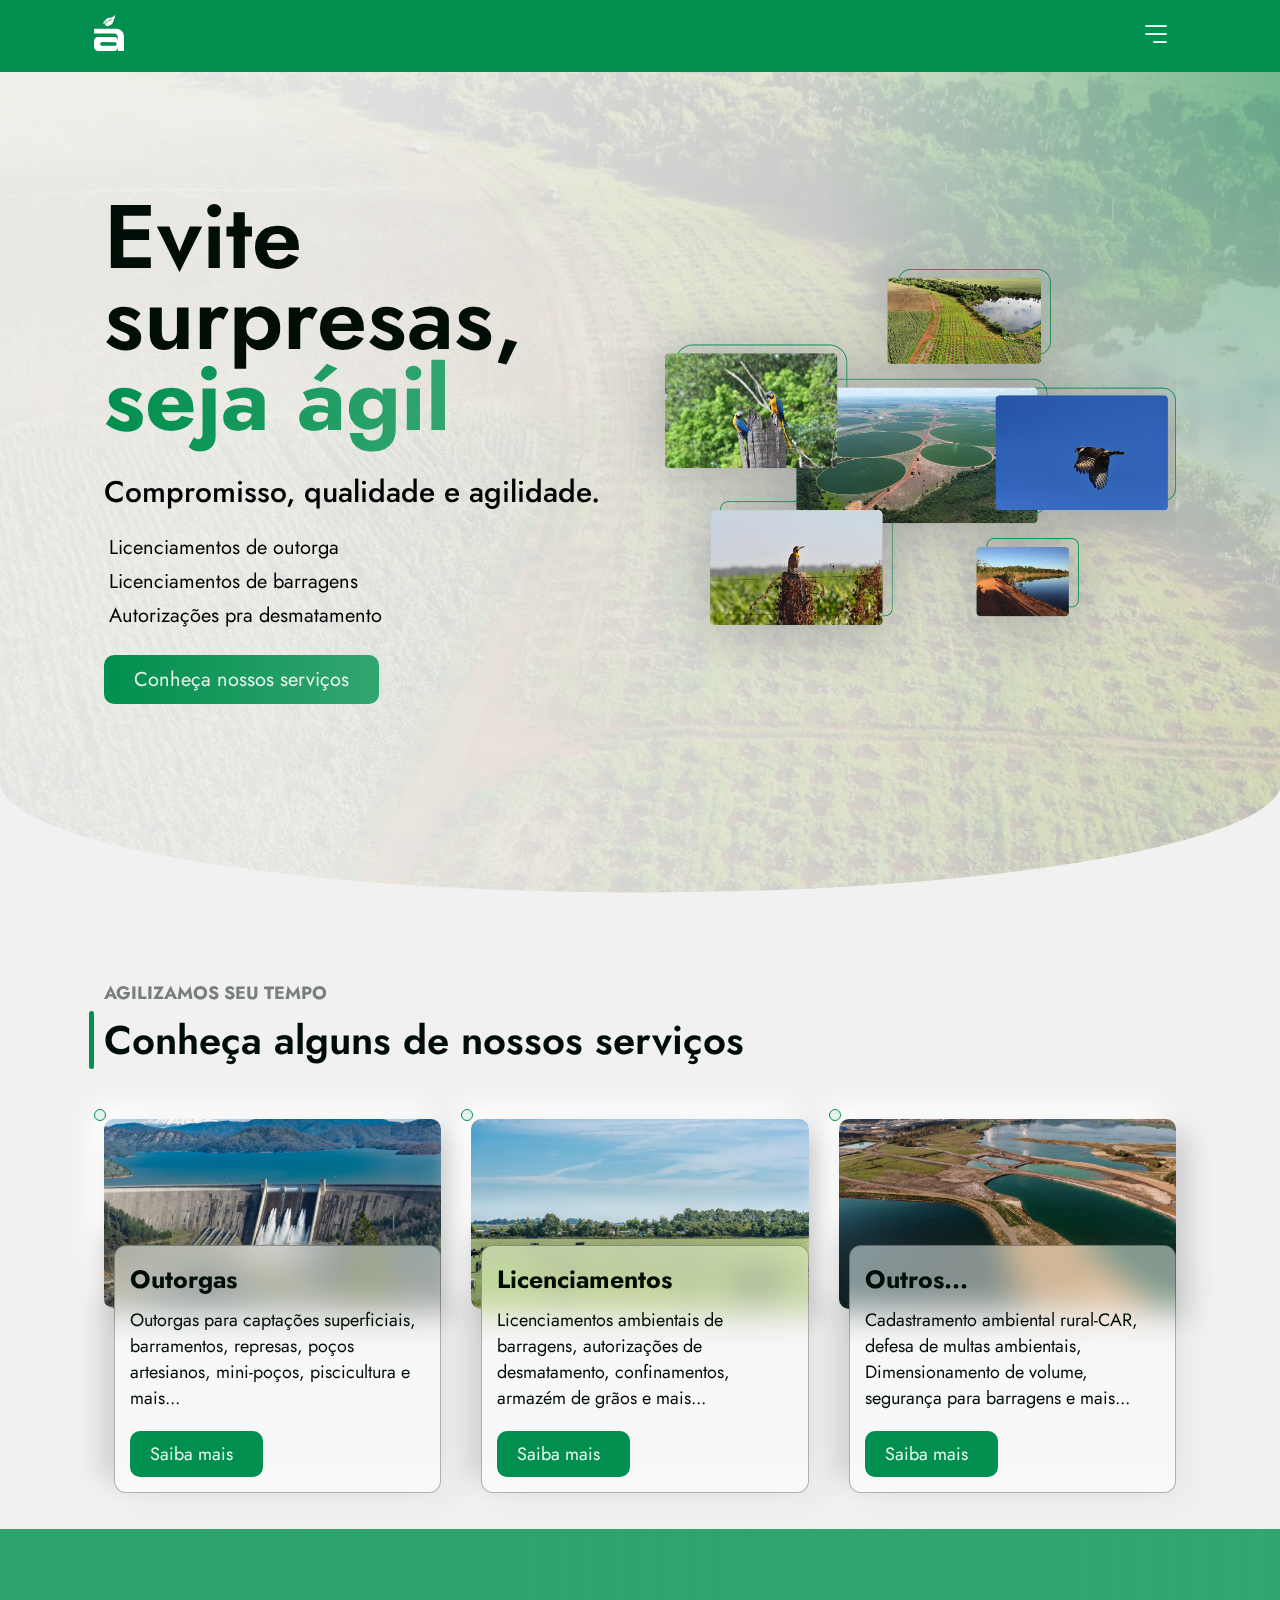
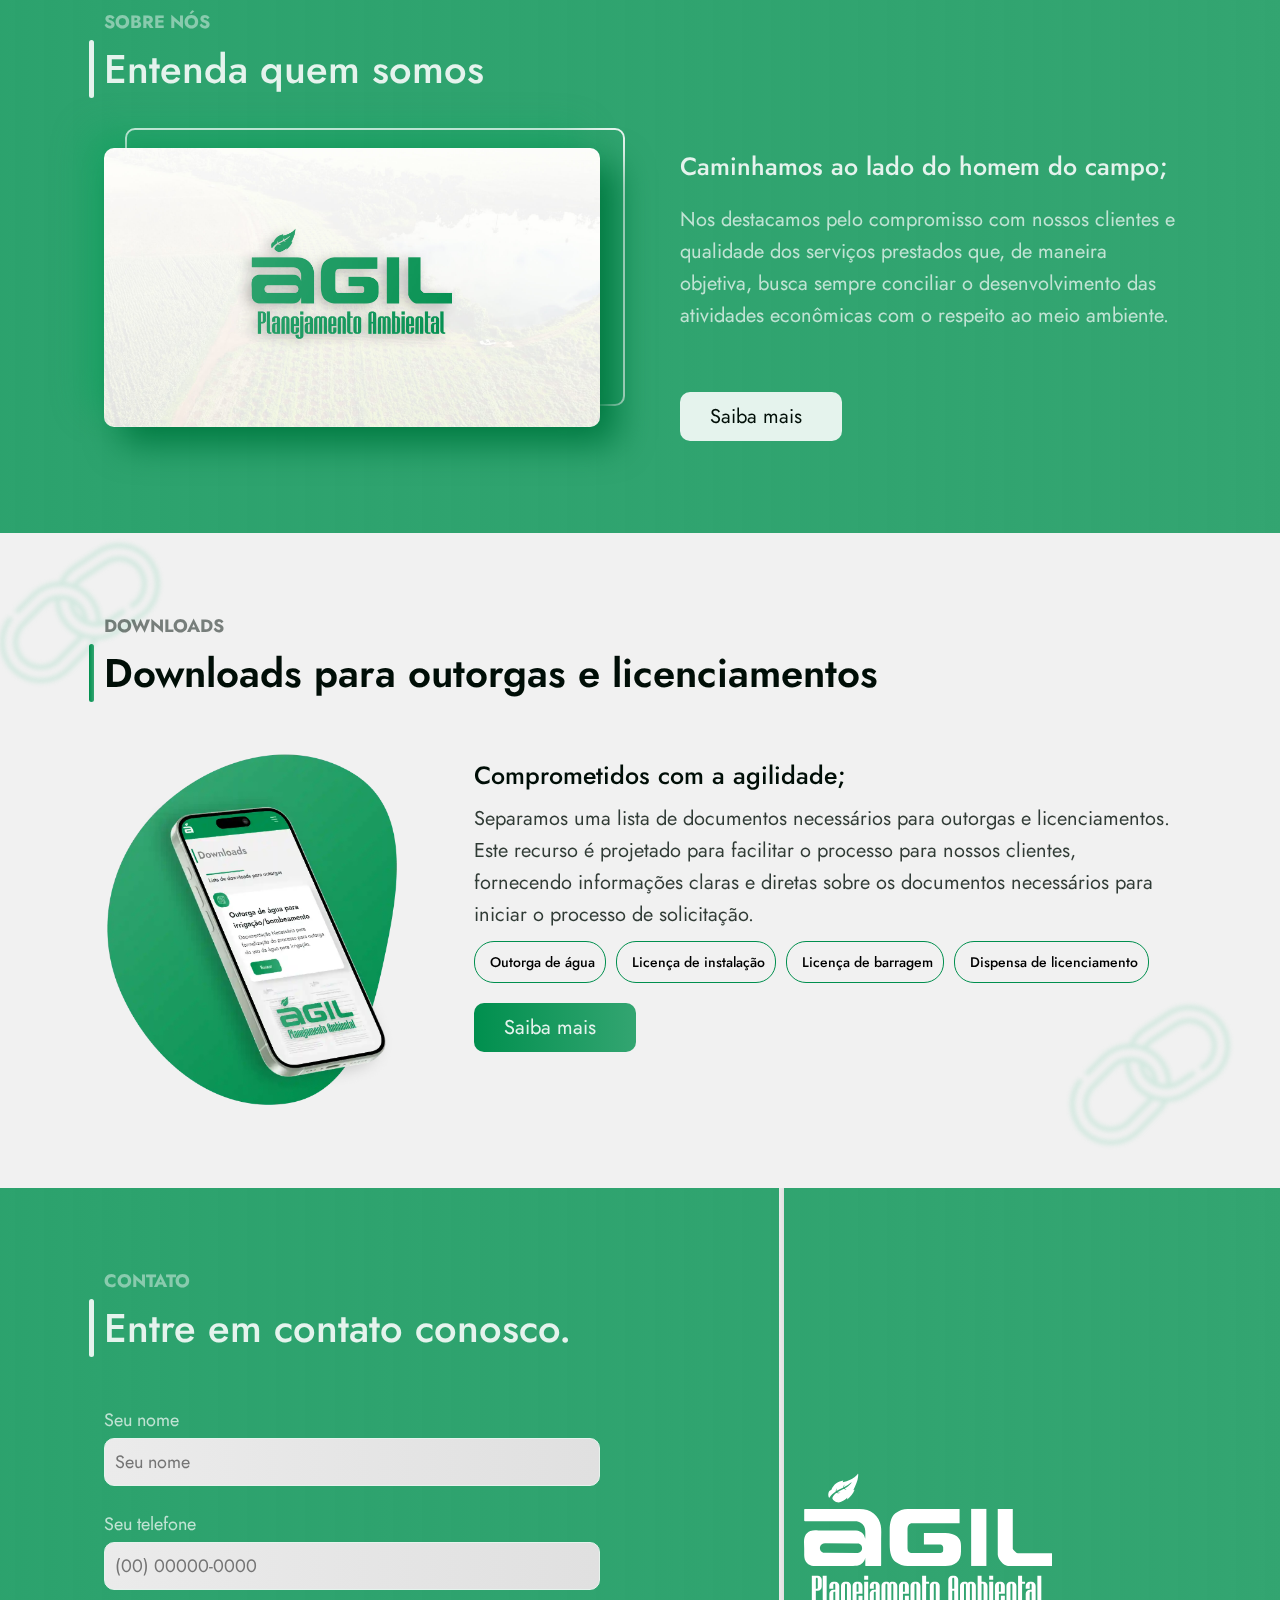
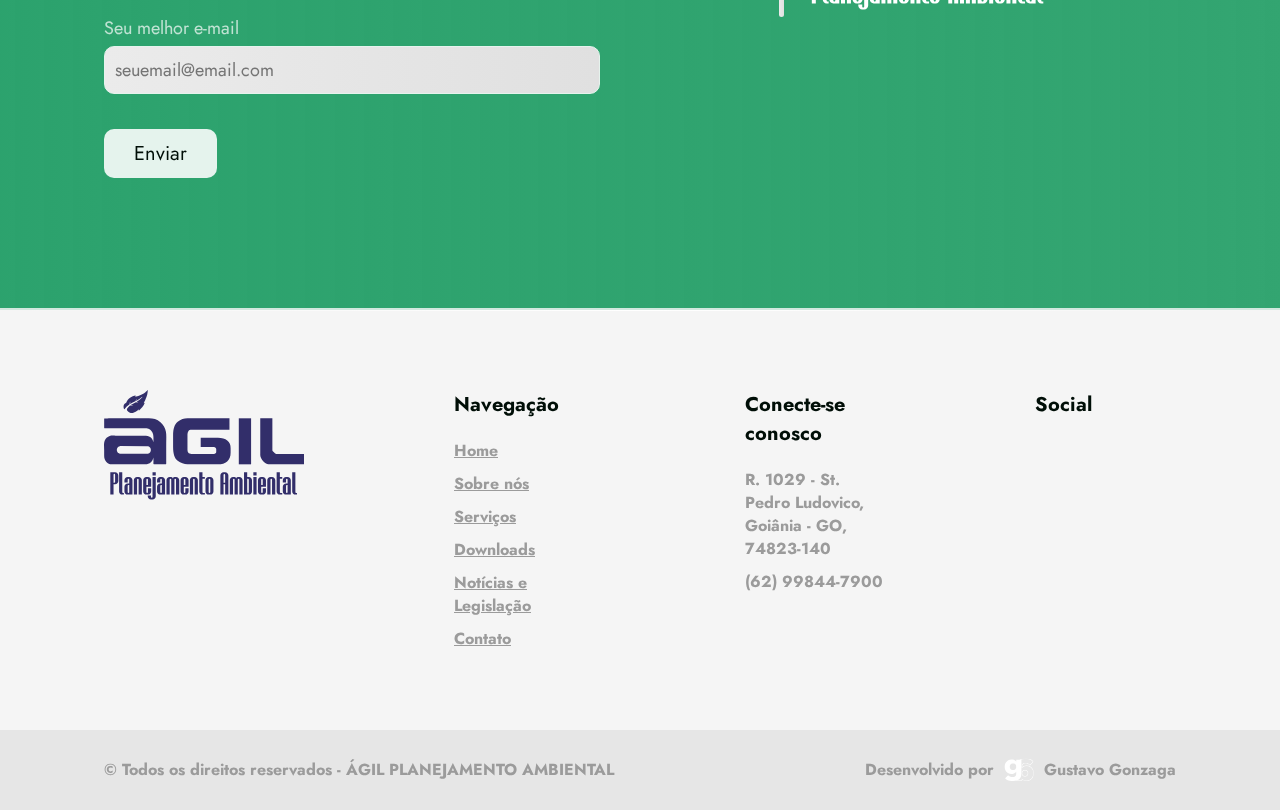
==== index.html @ 84a99b20 "update" ====
<!DOCTYPE html>
<html lang="pt-br">
<head>
    <link rel="preconnect" href="https://fonts.googleapis.com">
    <link rel="preconnect" href="https://fonts.gstatic.com" crossorigin>
    <link href="https://fonts.googleapis.com/css2?family=Bricolage+Grotesque:opsz,wght@12..96,200..800&family=Jost:ital,wght@0,100..900;1,100..900&family=Montserrat:ital,wght@0,100..900;1,100..900&display=swap" rel="stylesheet">

    <meta charset="UTF-8">
    <meta name="viewport" content="width=device-width, initial-scale=1.0">
    <title>Ágil Planejamento Ambiental</title>
    <link rel="stylesheet" href="./css/index.css">
    <link rel="stylesheet" href="https://cdn.jsdelivr.net/npm/swiper@11/swiper-bundle.min.css"/>
    <link rel="shortcut icon" href="./assets/Logo Ágil Small Verde.svg" type="image/x-icon">
</head>
<body>
    
    <nav id="navigation" class="">

        <div class="wrapper">

            <a class="logo" href="#home">
                <img src="./assets/Logo Ágil Small Branco.svg" alt="">
            </a>
            
            <div class="menu">
                <ul>
                    <li><a onclick="closeMenu()" href="#home">Home</a></li>
                    <li><a onclick="closeMenu()" href="#sobre">Sobre nós</a></li>
                    <li><a onclick="closeMenu()" href="#services">Serviços</a></li>
                    <li><a onclick="closeMenu()" href="#downloads-section">Downloads</a></li>
                    <li><a onclick="closeMenu()" href="">Notícias e Legislação</a></li>
                    <li><a onclick="closeMenu()" href="#contato">Contato</a></li>
                    
                </ul>

                <a href="#home"><img class="logo" onclick="closeMenu()" src="./assets/Logo Ágil Large Branco.svg" alt=""></a>
             </div>

            <button 
            aria-expanded="false"
            aria-label="Abrir menu"
            onclick="openMenu()" 
            class="open-menu">
                <svg width="40" height="40" viewBox="0 0 40 40" fill="none" xmlns="http://www.w3.org/2000/svg">
                <path d="M10 20H30" stroke="#FFFAF1" stroke-width="2" stroke-linecap="round" stroke-linejoin="round"/>
                <path d="M10 12H30" stroke="#FFFAF1" stroke-width="2" stroke-linecap="round" stroke-linejoin="round"/>
                <path d="M18 28L30 28" stroke="#FFFAF1" stroke-width="2" stroke-linecap="round" stroke-linejoin="round"/>
                </svg> 
            </button>
            <button
            aria-expanded="true"
            aria-label="Fechar menu"
            onclick="closeMenu()" 
            class="close-menu">
                <svg width="40" height="40" viewBox="0 0 40 40" fill="none" xmlns="http://www.w3.org/2000/svg">
                    <path d="M30 10L10 30M10 10L30 30" stroke="#FFFAF1" stroke-width="2" stroke-linecap="round" stroke-linejoin="round"/>
                    </svg>                        
            </button>

        </div>
           
    </nav>

    <header id="home">
        <div class="blush"></div>

        <div class="wrapper">
            <div class="content">
                <div class="text">
                    <h1>Evite surpresas, <span>seja ágil</span></h1>
                    <h2>Compromisso, qualidade e agilidade.</h2>

                    <div class="topics">
                        <div class="topic">
                            <ion-icon name="checkmark-outline"></ion-icon>
                            <p>Licenciamentos de outorga</p>
                        </div>

                        <div class="topic">
                            <ion-icon name="checkmark-outline"></ion-icon>
                            <p>Licenciamentos de barragens</p>
                        </div>

                        <div class="topic">
                            <ion-icon name="checkmark-outline"></ion-icon>
                            <p>Autorizações pra desmatamento</p>
                        </div>
                    </div>

                    <a href="#home"><button>Conheça nossos serviços</button></a>
                </div>
                <div class="image">
                    <img src="./assets/images agil (1).webp" alt="">
                </div>
            </div>
        </div>

        <div class="custom-shape-divider-bottom-1713358216">
            <svg data-name="Layer 1" xmlns="http://www.w3.org/2000/svg" viewBox="0 0 1200 120" preserveAspectRatio="none">
                <path d="M600,112.77C268.63,112.77,0,65.52,0,7.23V120H1200V7.23C1200,65.52,931.37,112.77,600,112.77Z" class="shape-fill"></path>
            </svg>
        </div>
    </header>

    <section id="services">
       <div class="wrapper">
            <div class="content">
                <header>
                    <span>AGILIZAMOS SEU TEMPO</span>
                    <h2>Conheça alguns de nossos serviços</h2>
                </header>

                <div class="cards">
                    <div class="card">
                        <ion-icon class="check" name="checkmark-done-outline"></ion-icon>
                        <img src="./assets/outorgas.webp" alt="">
                        <div class="text">
                            <h3>Outorgas</h3>
                            <p>Outorgas para captações superficiais, barramentos, represas, poços artesianos, mini-poços, piscicultura e mais...</p>
                            <a href="./outorgas/index.html"><button>Saiba mais <ion-icon name="arrow-forward-outline"></ion-icon></button></a>
                       </div>
                    </div>

                    <div class="card">
                        <ion-icon class="check" name="checkmark-done-outline"></ion-icon>
                        <img src="./assets/licenciamentos.webp" alt="">
                        <div class="text">
                            <h3>Licenciamentos</h3>
                            <p>Licenciamentos ambientais de barragens, autorizações de desmatamento, confinamentos, armazém de grãos e mais...</p>
                            <a href="./licenciamentos/index.html"><button>Saiba mais <ion-icon name="arrow-forward-outline"></ion-icon></button></a>
                        </div>
                    </div>

                    <div class="card">
                        <ion-icon class="check" name="checkmark-done-outline"></ion-icon>
                        <img src="./assets/outros_1.webp" alt="">
                        <div class="text">
                            <h3>Outros...</h3>
                            <p>Cadastramento ambiental rural-CAR, defesa de multas ambientais, Dimensionamento de volume, segurança para barragens e mais... </p>
                            <a href="#"><button>Saiba mais <ion-icon name="arrow-forward-outline"></ion-icon></button></a>
                        </div>
                    </div>
                </div>
            </div>
       </div>
    </section>

    <section id="sobre">
        <video class="background" autoplay muted loop>
            <source src="./assets/video agil.mp4" type="video/mp4">
        </video>

        <div class="wrapper">
            <div class="content">
                <header>
                    <span>SOBRE NÓS</span>
                    <h2>Entenda quem somos</h2>
                </header>

                <div class="text-box">
                    <div class="video">
                        <video poster="./assets/poster video agil.jpg" autoplay muted loop>
                            <source src="./assets/video agil.mp4" type="video/mp4">
                        </video>
                    </div>

                    <div class="text">
                        <h3>Caminhamos ao lado do homem do campo;</h3>
                        <p>Nos destacamos pelo compromisso com nossos clientes e qualidade dos serviços prestados que, de maneira objetiva, busca sempre conciliar o desenvolvimento das atividades econômicas com o respeito ao meio ambiente.</p>
                        
                        <a href="#"><button>Saiba mais <ion-icon name="arrow-forward-outline"></ion-icon></button></a>
                    </div>
                </div>
            </div>
        </div>
    </section>

    <section id="downloads-section">
        <img class="corrente um" src="./assets/corrente icon.svg" alt="">
        <div class="wrapper">
            <header>
                <span>DOWNLOADS</span>
                <h2>Downloads para outorgas e licenciamentos</h2>
            </header>

            <div class="text-box">
                <div class="image">
                    <img src="./assets/iPhone 15 Agil Mockup.webp" alt="">
                </div>

                <div class="text">
                    <h3>Comprometidos com a agilidade;</h3>
                    <p>Separamos uma lista de documentos necessários para outorgas e licenciamentos. Este recurso é projetado para facilitar o processo para nossos clientes, fornecendo informações claras e diretas sobre os documentos necessários para iniciar o processo de solicitação.</p>
                    <div class="topics">
                        <span><ion-icon name="checkmark-outline"></ion-icon> Outorga de água</span> <span><ion-icon name="checkmark-outline"></ion-icon> Licença de instalação</span> <span><ion-icon name="checkmark-outline"></ion-icon> Licença de barragem</span> <span><ion-icon name="checkmark-outline"></ion-icon> Dispensa de licenciamento</span>
                    </div>
                    <a href="./downloads/index.html"><button>Saiba mais <ion-icon name="arrow-forward-outline"></ion-icon></button></a>
                </div>
            </div>
        </div>
        <img class="corrente dois" src="./assets/corrente icon.svg" alt="">
    </section>

    <section id="contato">
        <div class="wrapper">
            <div class="content">
                <header>
                    <span>CONTATO</span>
                    <h2>Entre em contato conosco.</h2>
                </header>
    
                <div class="contato">
                    <form class="form-element" action="https://formsubmit.co/iigust4vo@gmail.com" 
                    method="POST">
                    <input type="hidden" name="_captcha" value="false">
                    <input type="hidden" name="_autoresponse" value="Obrigado! Recebemos sua mensagem."/>
            
                    <label class="name" for="name">Seu nome</label>
                    <input placeholder="Seu nome" name="name" type="text" required 
                    class="feedback-input"/> 
                    
                    <label class="number" for="number">Seu telefone</label>
                    <input placeholder="(00) 00000-0000" name="number" type="text" required class="feedback-input"/>
            
                    <label class="email" for="email">Seu melhor e-mail</label>
                    <input placeholder="seuemail@email.com" name="email" type="email" required class="feedback-input"/>
            
                    <div class="input">                
                        <button class="contact-button" type="submit">Enviar</button>
                    </div>
                    </form>
    
                    <div class="image">
                        <img src="./assets/Logo Ágil Large Branco.svg" alt="">
                    </div>
                </div>
            </div>
        </div>
    </section>

    <footer id="footer">
        <div class="wrapper">
            <div class="content">
                <img class="logo" src="./assets/Logo Ágil Large.svg" alt="">

                <div class="navigation">
                    <h3>Navegação</h3>
                    <p><a href="#home">Home</a></p>
                    <p><a href="#services">Sobre nós</a></p>
                    <p><a href="#time">Serviços</a></p>
                    <p><a href="#downloads-section">Downloads</a></p>
                    <p><a href="#clientes">Notícias e Legislação</a></p>
                    <p><a href="#contato">Contato</a></p>
                </div>
    
                <div class="contato">
                    <h3>Conecte-se conosco</h3>
                    <p>R. 1029 - St. Pedro Ludovico, Goiânia - GO, 74823-140</p>
                    <p><a target="_blank" href="tel:+55-62-99844-7900">(62) 99844-7900</a></p>
                </div>
    
                <div class="redes-sociais">
                    <h3>Social</h3>
                    <div class="icons">
                        <a target="_blank" href="https://wa.link/ge6c2z"><ion-icon name="logo-whatsapp"></ion-icon></a>
                        <a target="_blank" href="https://www.instagram.com/lsbdigital/"><ion-icon name="logo-instagram"></ion-icon></a>
                    </div>
                </div>
            </div>
        </div>
    </footer>

    <section id="author">
        <div class="wrapper">
            <div class="content">
                <p>© Todos os direitos reservados - ÁGIL PLANEJAMENTO AMBIENTAL</p>

                <a target="_blank" href="https://instagram.com/gonzxgx">
                    <p class="author">
                        Desenvolvido por
                        <img src="./assets/GustavoGonzaga Logo Small.svg" alt="">
                        Gustavo Gonzaga
                    </p>
                </a>
            </div>
        </div>
    </section>

    <a id="buttonWhatsapp" class="show" target="_blank" href="">

        <img src="./assets/whatsapp logo.webp" alt="">

    </a>

    <script type="module" src="https://unpkg.com/ionicons@7.1.0/dist/ionicons/ionicons.esm.js"></script>
    <script nomodule src="https://unpkg.com/ionicons@7.1.0/dist/ionicons/ionicons.js"></script>
    <script src="./script.js"></script>
</body>
</html>
---- css/index.css ----
@import './globaL.css';
@import './navigation.css';
@import './home.css';
@import './sectionServices.css';
@import './sectionSobre.css';
@import './sectionDownloads.css';
@import './sectionContato.css';
@import './footer.css';
@import './authorFooter.css';

@import './outorgas.css';
@import './licenciamentos.css';
@import './downloads.css';
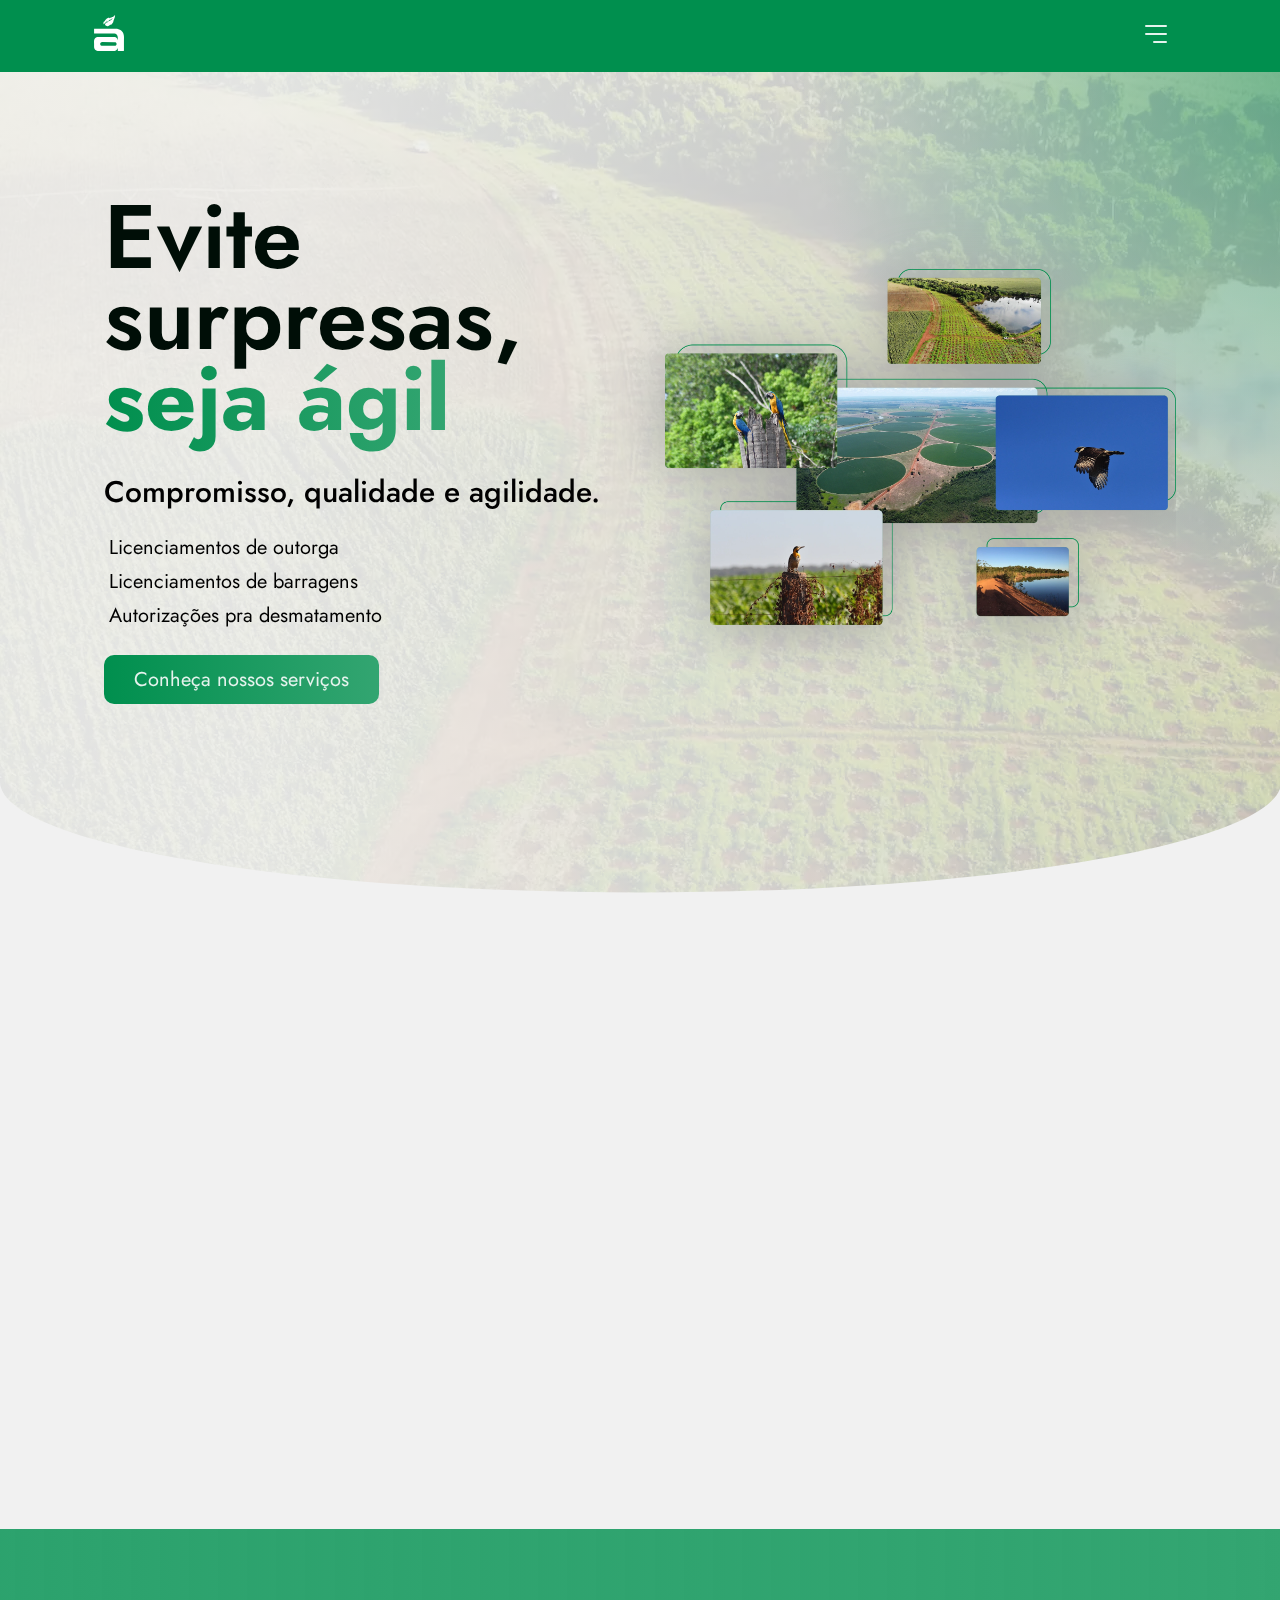
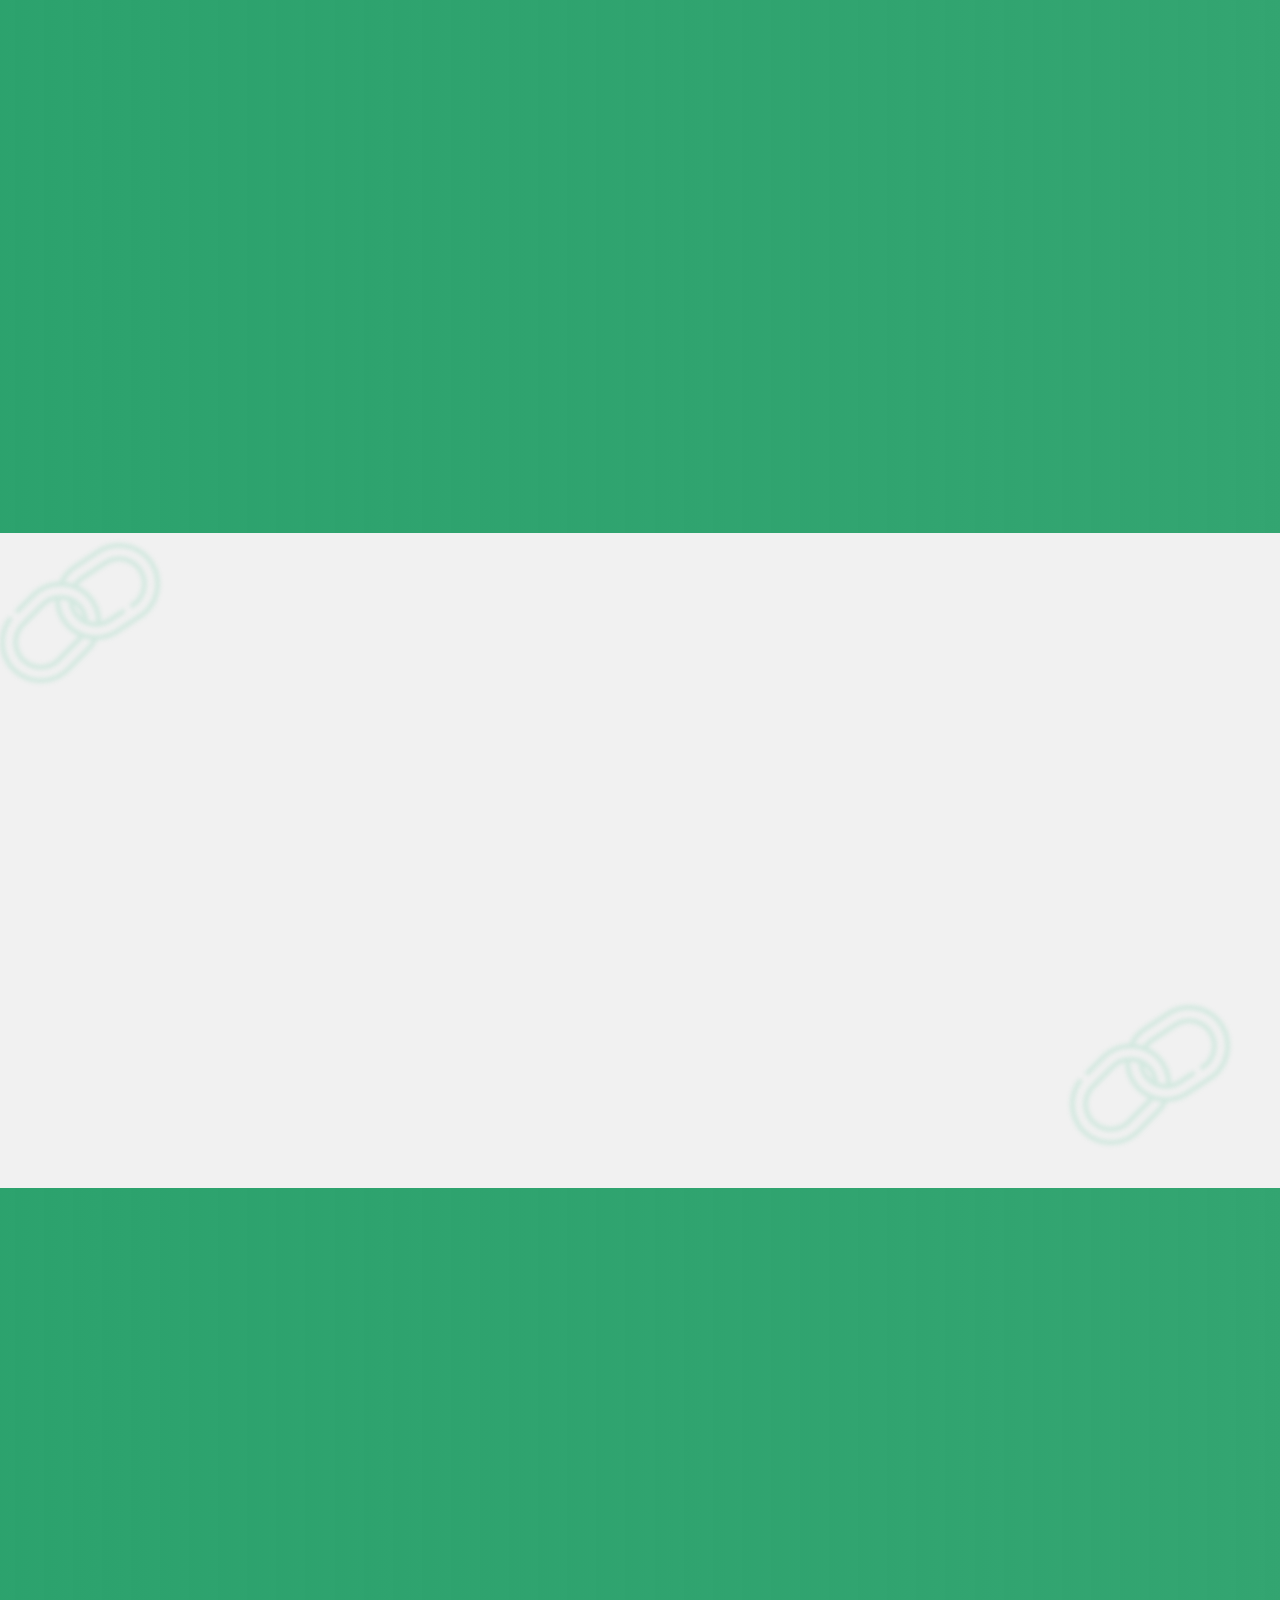
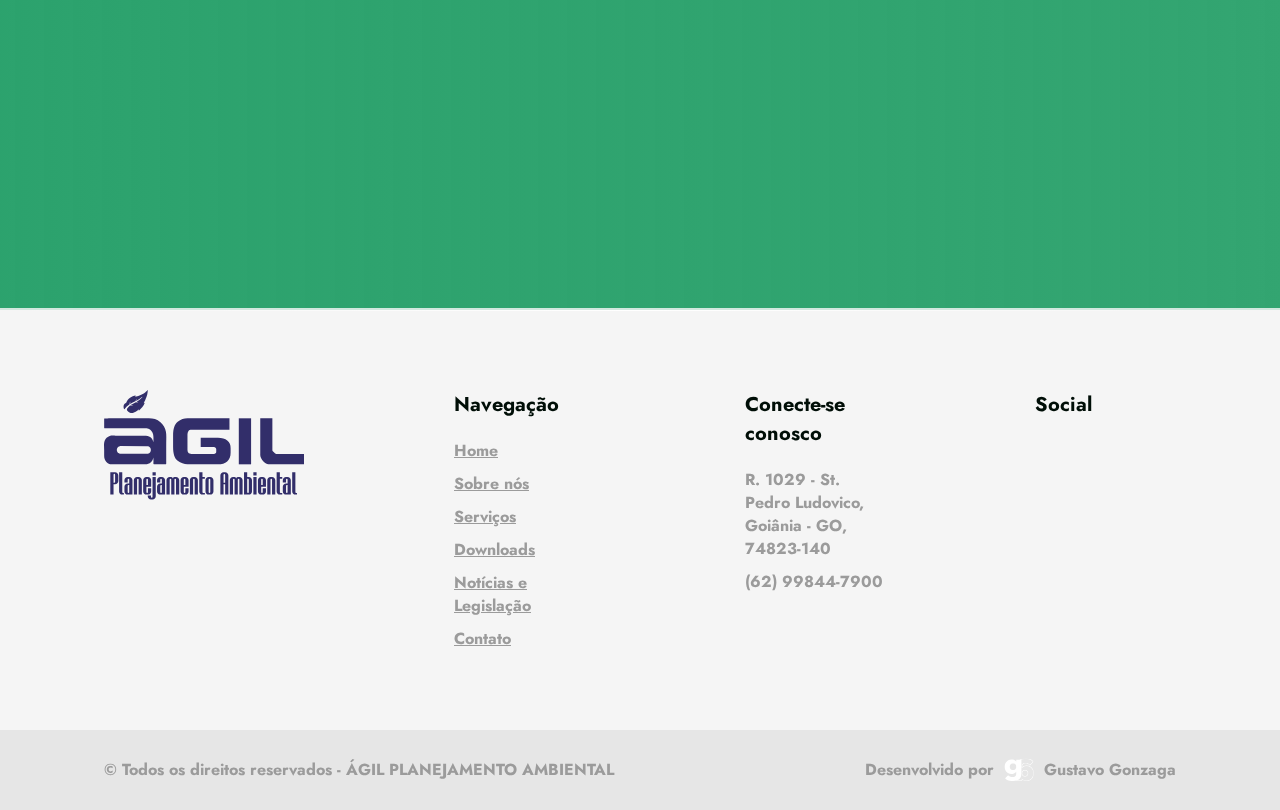
==== commit 45b09b24: "update" ====
--- a/index.html
+++ b/index.html
@@ -4,6 +4,8 @@
     <link rel="preconnect" href="https://fonts.googleapis.com">
     <link rel="preconnect" href="https://fonts.gstatic.com" crossorigin>
     <link href="https://fonts.googleapis.com/css2?family=Bricolage+Grotesque:opsz,wght@12..96,200..800&family=Jost:ital,wght@0,100..900;1,100..900&family=Montserrat:ital,wght@0,100..900;1,100..900&display=swap" rel="stylesheet">
+
+    <link href="https://unpkg.com/aos@2.3.1/dist/aos.css" rel="stylesheet">
 
     <meta charset="UTF-8">
     <meta name="viewport" content="width=device-width, initial-scale=1.0">
@@ -67,10 +69,10 @@
         <div class="wrapper">
             <div class="content">
                 <div class="text">
-                    <h1>Evite surpresas, <span>seja ágil</span></h1>
-                    <h2>Compromisso, qualidade e agilidade.</h2>
-
-                    <div class="topics">
+                    <h1 data-aos="fade-up">Evite surpresas, <span>seja ágil</span></h1>
+                    <h2 data-aos="fade-up">Compromisso, qualidade e agilidade.</h2>
+
+                    <div data-aos="fade-up" class="topics">
                         <div class="topic">
                             <ion-icon name="checkmark-outline"></ion-icon>
                             <p>Licenciamentos de outorga</p>
@@ -86,10 +88,12 @@
                             <p>Autorizações pra desmatamento</p>
                         </div>
                     </div>
-
-                    <a href="#home"><button>Conheça nossos serviços</button></a>
-                </div>
-                <div class="image">
+ 
+                    <div data-aos="fade-up" class="button">
+                        <a href="#home"><button>Conheça nossos serviços</button></a>
+                    </div>
+                </div>
+                <div data-aos="fade-up" class="image">
                     <img src="./assets/images agil (1).webp" alt="">
                 </div>
             </div>
@@ -105,13 +109,13 @@
     <section id="services">
        <div class="wrapper">
             <div class="content">
-                <header>
+                <header data-aos="fade-up">
                     <span>AGILIZAMOS SEU TEMPO</span>
                     <h2>Conheça alguns de nossos serviços</h2>
                 </header>
 
                 <div class="cards">
-                    <div class="card">
+                    <div data-aos="fade-up" class="card">
                         <ion-icon class="check" name="checkmark-done-outline"></ion-icon>
                         <img src="./assets/outorgas.webp" alt="">
                         <div class="text">
@@ -121,7 +125,7 @@
                        </div>
                     </div>
 
-                    <div class="card">
+                    <div data-aos="fade-up" data-aos-delay="200" class="card">
                         <ion-icon class="check" name="checkmark-done-outline"></ion-icon>
                         <img src="./assets/licenciamentos.webp" alt="">
                         <div class="text">
@@ -131,7 +135,7 @@
                         </div>
                     </div>
 
-                    <div class="card">
+                    <div data-aos="fade-up" data-aos-delay="400" class="card">
                         <ion-icon class="check" name="checkmark-done-outline"></ion-icon>
                         <img src="./assets/outros_1.webp" alt="">
                         <div class="text">
@@ -152,19 +156,19 @@
 
         <div class="wrapper">
             <div class="content">
-                <header>
+                <header data-aos="fade-up">
                     <span>SOBRE NÓS</span>
                     <h2>Entenda quem somos</h2>
                 </header>
 
                 <div class="text-box">
-                    <div class="video">
+                    <div data-aos="fade-up" class="video">
                         <video poster="./assets/poster video agil.jpg" autoplay muted loop>
                             <source src="./assets/video agil.mp4" type="video/mp4">
                         </video>
                     </div>
 
-                    <div class="text">
+                    <div data-aos="fade-up" data-aos-delay="200" class="text">
                         <h3>Caminhamos ao lado do homem do campo;</h3>
                         <p>Nos destacamos pelo compromisso com nossos clientes e qualidade dos serviços prestados que, de maneira objetiva, busca sempre conciliar o desenvolvimento das atividades econômicas com o respeito ao meio ambiente.</p>
                         
@@ -178,21 +182,24 @@
     <section id="downloads-section">
         <img class="corrente um" src="./assets/corrente icon.svg" alt="">
         <div class="wrapper">
-            <header>
+            <header data-aos="fade-up">
                 <span>DOWNLOADS</span>
                 <h2>Downloads para outorgas e licenciamentos</h2>
             </header>
 
             <div class="text-box">
-                <div class="image">
+                <div data-aos="fade-up" class="image">
                     <img src="./assets/iPhone 15 Agil Mockup.webp" alt="">
                 </div>
 
-                <div class="text">
+                <div data-aos="fade-up" data-aos-delay="200" class="text">
                     <h3>Comprometidos com a agilidade;</h3>
                     <p>Separamos uma lista de documentos necessários para outorgas e licenciamentos. Este recurso é projetado para facilitar o processo para nossos clientes, fornecendo informações claras e diretas sobre os documentos necessários para iniciar o processo de solicitação.</p>
                     <div class="topics">
-                        <span><ion-icon name="checkmark-outline"></ion-icon> Outorga de água</span> <span><ion-icon name="checkmark-outline"></ion-icon> Licença de instalação</span> <span><ion-icon name="checkmark-outline"></ion-icon> Licença de barragem</span> <span><ion-icon name="checkmark-outline"></ion-icon> Dispensa de licenciamento</span>
+                        <span data-aos="fade-up-left"><ion-icon name="checkmark-outline"></ion-icon> Outorga de água</span> 
+                        <span data-aos="fade-up-left"><ion-icon name="checkmark-outline"></ion-icon> Licença de instalação</span>
+                        <span data-aos="fade-up-left"><ion-icon name="checkmark-outline"></ion-icon> Licença de barragem</span>
+                        <span data-aos="fade-up-left"><ion-icon name="checkmark-outline"></ion-icon> Dispensa de licenciamento</span>
                     </div>
                     <a href="./downloads/index.html"><button>Saiba mais <ion-icon name="arrow-forward-outline"></ion-icon></button></a>
                 </div>
@@ -204,12 +211,12 @@
     <section id="contato">
         <div class="wrapper">
             <div class="content">
-                <header>
+                <header data-aos="fade-up">
                     <span>CONTATO</span>
                     <h2>Entre em contato conosco.</h2>
                 </header>
     
-                <div class="contato">
+                <div data-aos="fade-up" class="contato">
                     <form class="form-element" action="https://formsubmit.co/iigust4vo@gmail.com" 
                     method="POST">
                     <input type="hidden" name="_captcha" value="false">
@@ -230,7 +237,7 @@
                     </div>
                     </form>
     
-                    <div class="image">
+                    <div data-aos="fade-up" data-aos-delay="200" class="image">
                         <img src="./assets/Logo Ágil Large Branco.svg" alt="">
                     </div>
                 </div>
@@ -292,6 +299,7 @@
 
     </a>
 
+    <script src="https://unpkg.com/aos@2.3.1/dist/aos.js"></script>
     <script type="module" src="https://unpkg.com/ionicons@7.1.0/dist/ionicons/ionicons.esm.js"></script>
     <script nomodule src="https://unpkg.com/ionicons@7.1.0/dist/ionicons/ionicons.js"></script>
     <script src="./script.js"></script>
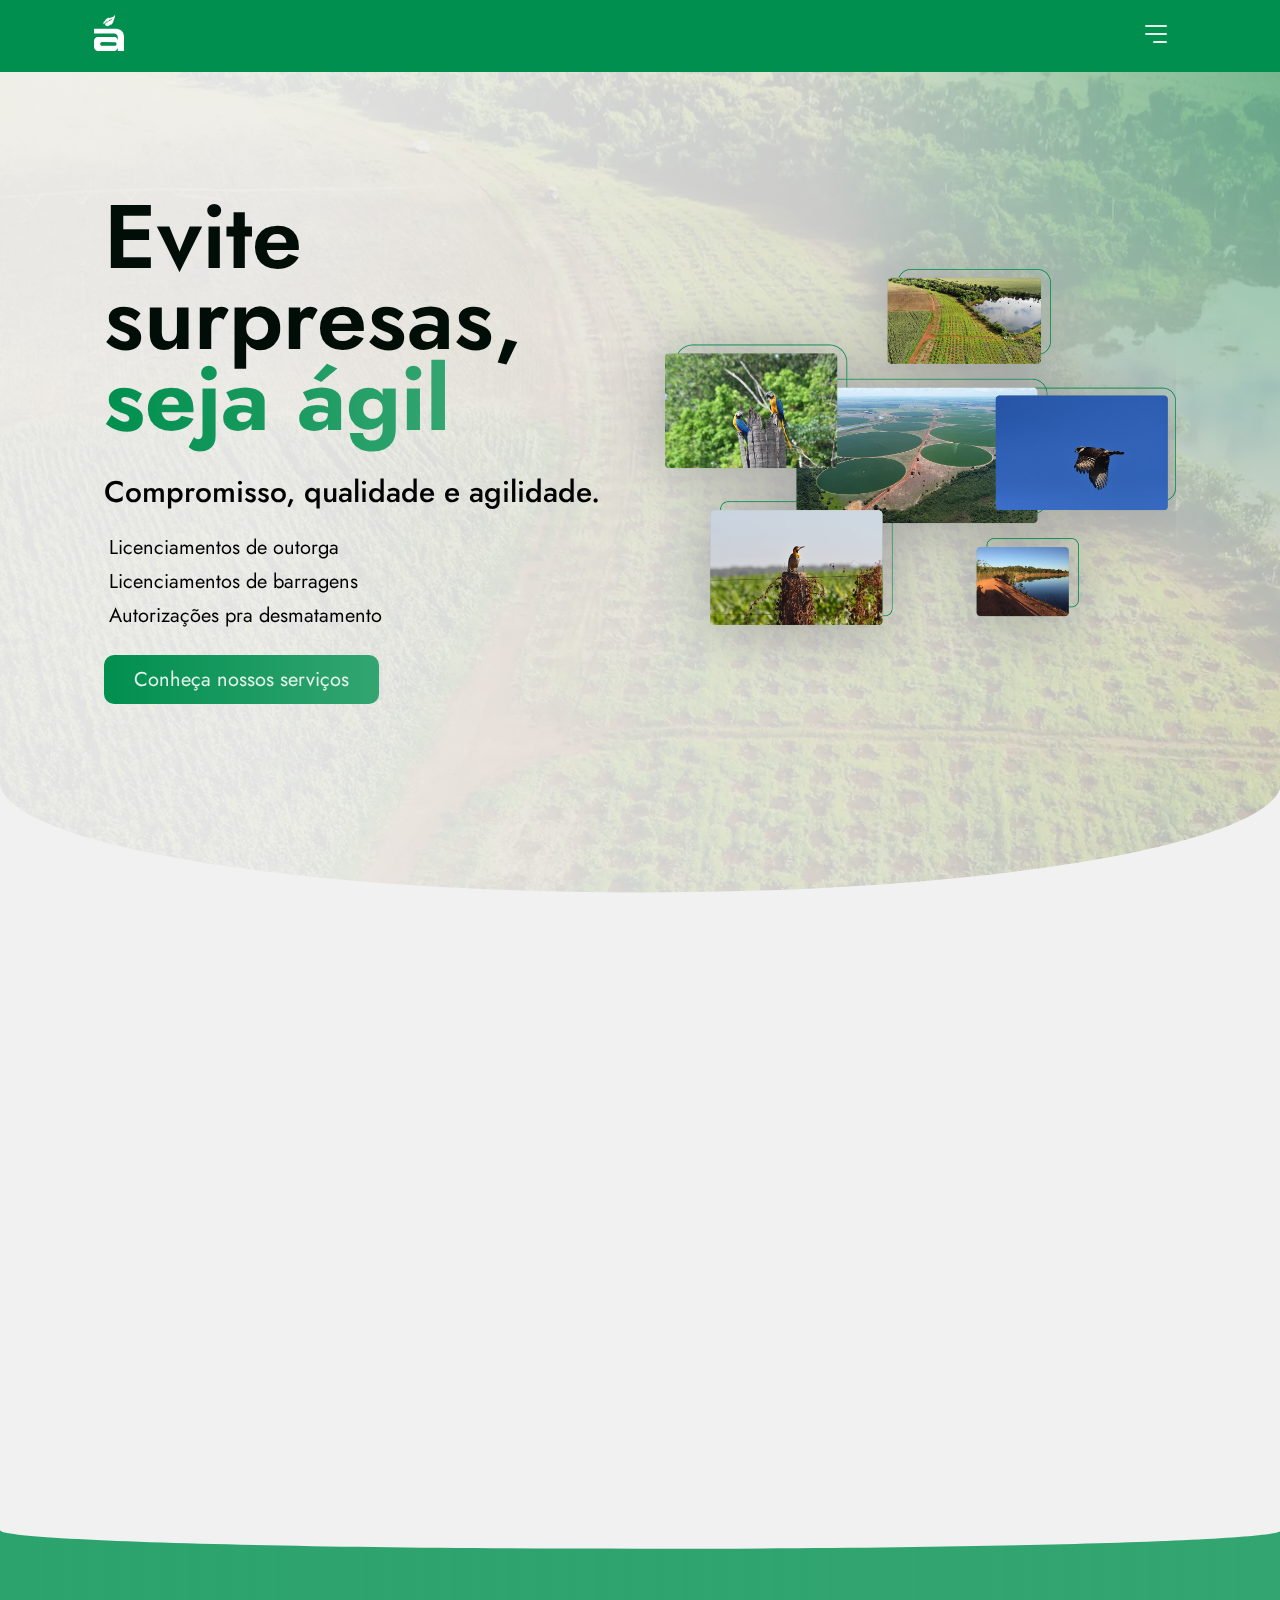
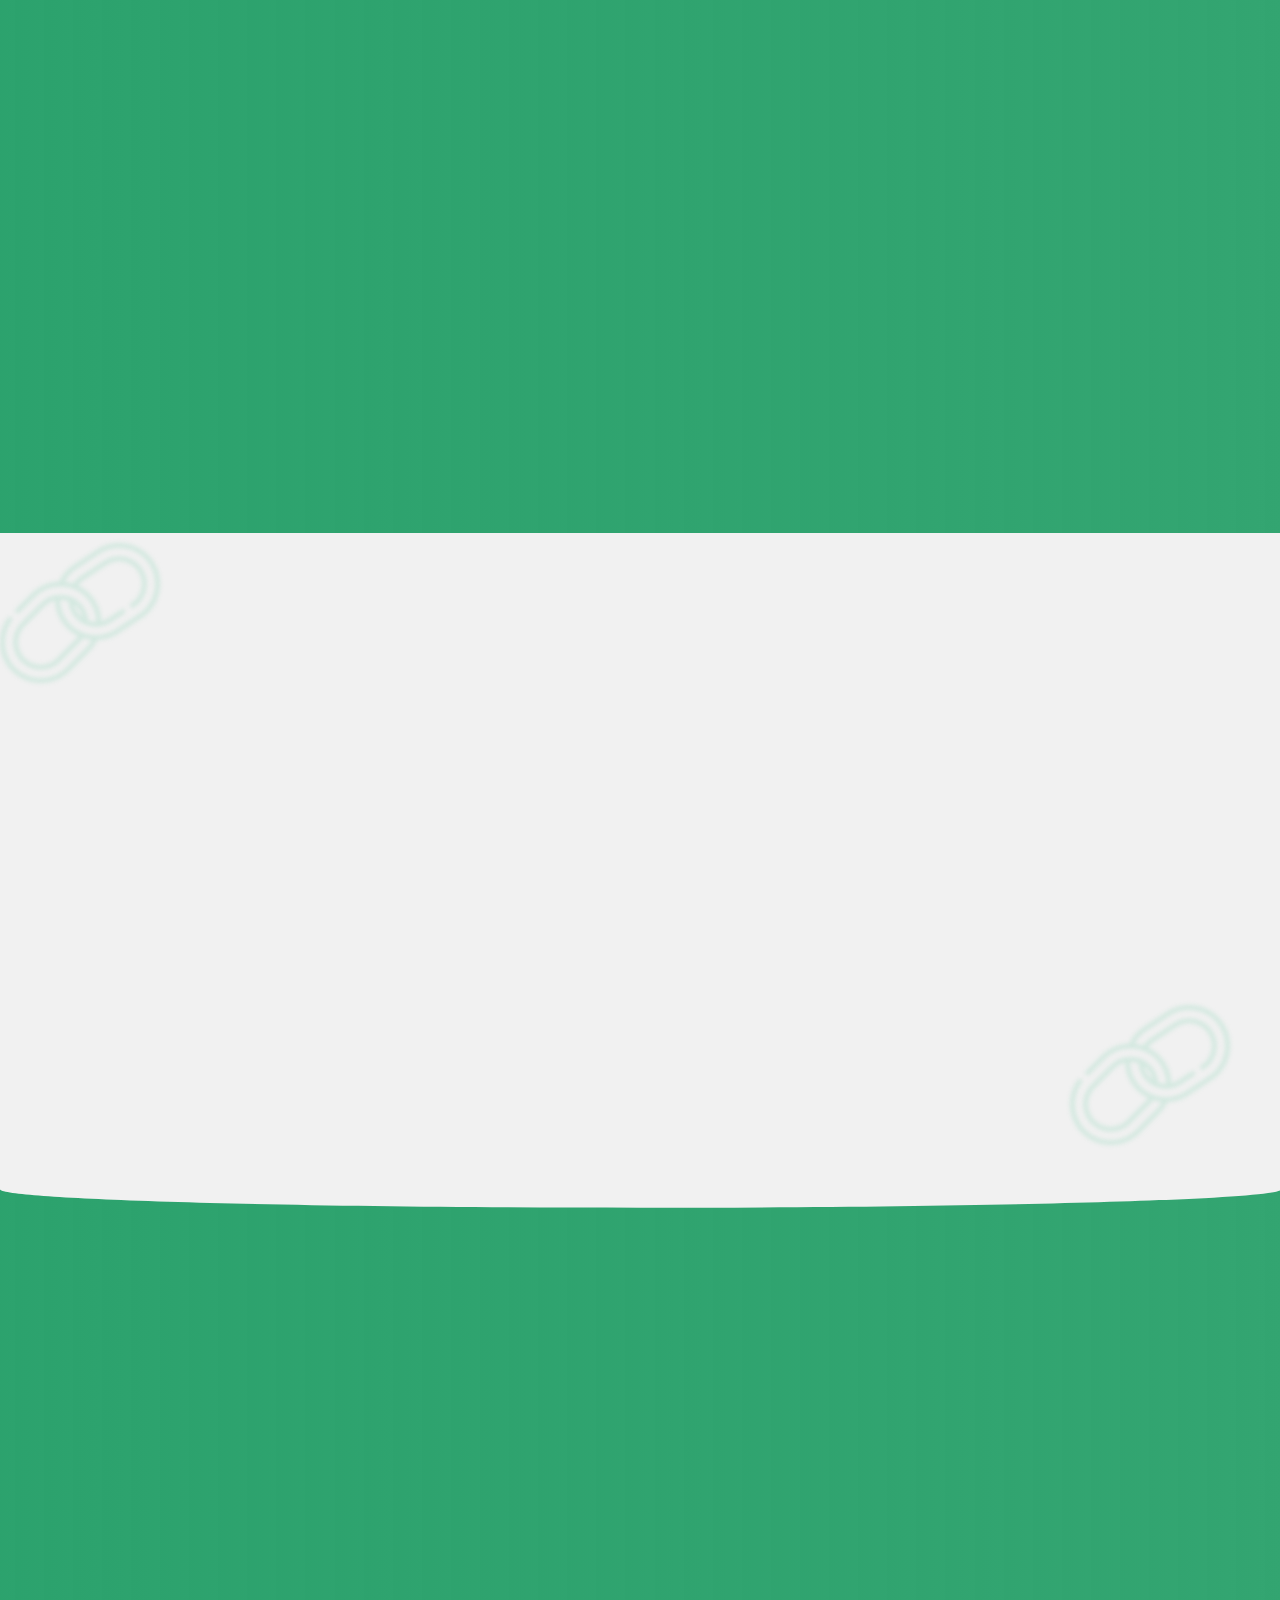
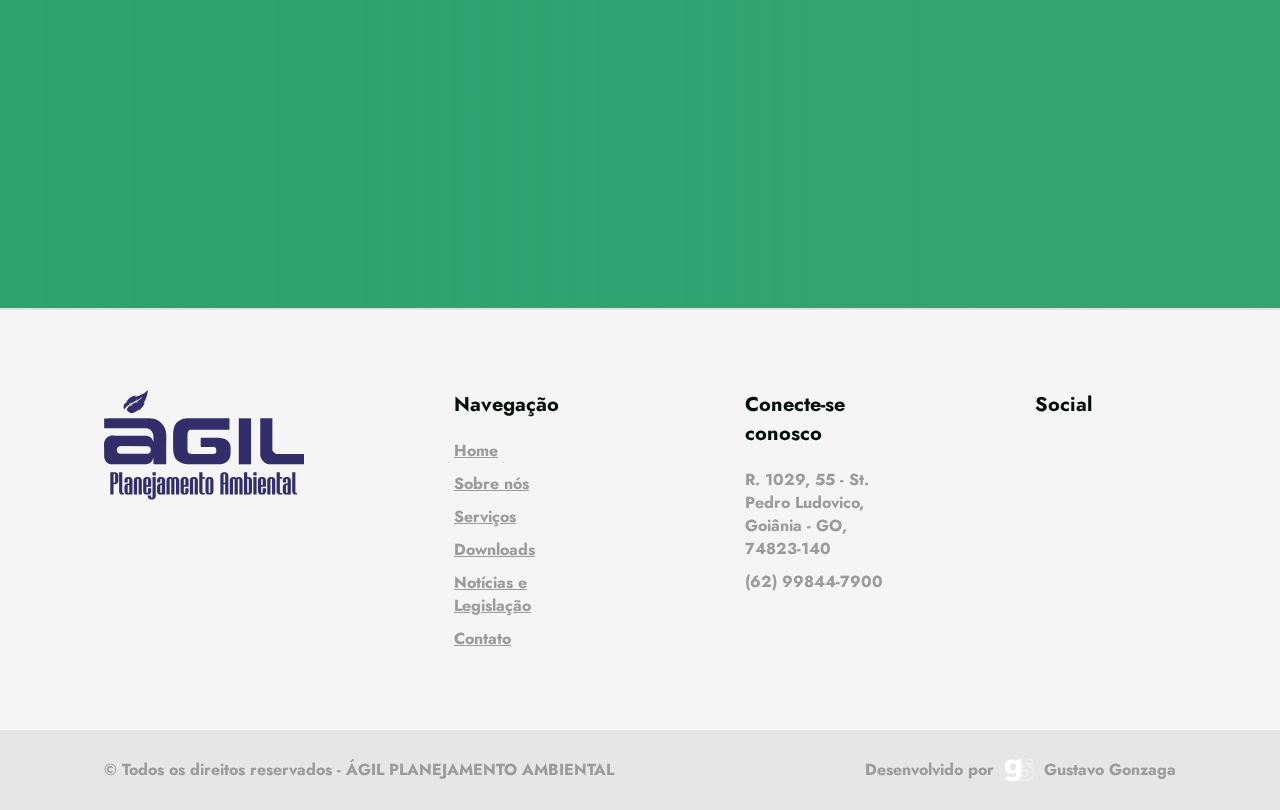
==== commit 6e28ef6e: "update" ====
--- a/index.html
+++ b/index.html
@@ -141,7 +141,7 @@
                         <div class="text">
                             <h3>Outros...</h3>
                             <p>Cadastramento ambiental rural-CAR, defesa de multas ambientais, Dimensionamento de volume, segurança para barragens e mais... </p>
-                            <a href="#"><button>Saiba mais <ion-icon name="arrow-forward-outline"></ion-icon></button></a>
+                            <a href="./outros/index.html"><button>Saiba mais <ion-icon name="arrow-forward-outline"></ion-icon></button></a>
                         </div>
                     </div>
                 </div>
@@ -172,10 +172,16 @@
                         <h3>Caminhamos ao lado do homem do campo;</h3>
                         <p>Nos destacamos pelo compromisso com nossos clientes e qualidade dos serviços prestados que, de maneira objetiva, busca sempre conciliar o desenvolvimento das atividades econômicas com o respeito ao meio ambiente.</p>
                         
-                        <a href="#"><button>Saiba mais <ion-icon name="arrow-forward-outline"></ion-icon></button></a>
-                    </div>
-                </div>
-            </div>
+                        <a target="_blank" href="https://www.instagram.com/agilplanejamentos/"><button>Saiba mais <ion-icon name="arrow-forward-outline"></ion-icon></button></a>
+                    </div>
+                </div>
+            </div>
+        </div>
+
+        <div class="custom-shape-divider-top-1713453881">
+            <svg data-name="Layer 1" xmlns="http://www.w3.org/2000/svg" viewBox="0 0 1200 120" preserveAspectRatio="none">
+                <path d="M0,0V7.23C0,65.52,268.63,112.77,600,112.77S1200,65.52,1200,7.23V0Z" class="shape-fill"></path>
+            </svg>
         </div>
     </section>
 
@@ -219,6 +225,7 @@
                 <div data-aos="fade-up" class="contato">
                     <form class="form-element" action="https://formsubmit.co/iigust4vo@gmail.com" 
                     method="POST">
+                    <input type="hidden" name="_next" value="https://www.instagram.com/agilplanejamentos/">
                     <input type="hidden" name="_captcha" value="false">
                     <input type="hidden" name="_autoresponse" value="Obrigado! Recebemos sua mensagem."/>
             
@@ -243,6 +250,12 @@
                 </div>
             </div>
         </div>
+
+        <div class="custom-shape-divider-top-1713453881">
+            <svg data-name="Layer 1" xmlns="http://www.w3.org/2000/svg" viewBox="0 0 1200 120" preserveAspectRatio="none">
+                <path d="M0,0V7.23C0,65.52,268.63,112.77,600,112.77S1200,65.52,1200,7.23V0Z" class="shape-fill"></path>
+            </svg>
+        </div>
     </section>
 
     <footer id="footer">
@@ -262,7 +275,7 @@
     
                 <div class="contato">
                     <h3>Conecte-se conosco</h3>
-                    <p>R. 1029 - St. Pedro Ludovico, Goiânia - GO, 74823-140</p>
+                    <p>R. 1029, 55 - St. Pedro Ludovico, Goiânia - GO, 74823-140</p>
                     <p><a target="_blank" href="tel:+55-62-99844-7900">(62) 99844-7900</a></p>
                 </div>
     
@@ -270,7 +283,7 @@
                     <h3>Social</h3>
                     <div class="icons">
                         <a target="_blank" href="https://wa.link/ge6c2z"><ion-icon name="logo-whatsapp"></ion-icon></a>
-                        <a target="_blank" href="https://www.instagram.com/lsbdigital/"><ion-icon name="logo-instagram"></ion-icon></a>
+                        <a target="_blank" href="https://www.instagram.com/agilplanejamentos/><ion-icon name="logo-instagram"></ion-icon></a>
                     </div>
                 </div>
             </div>
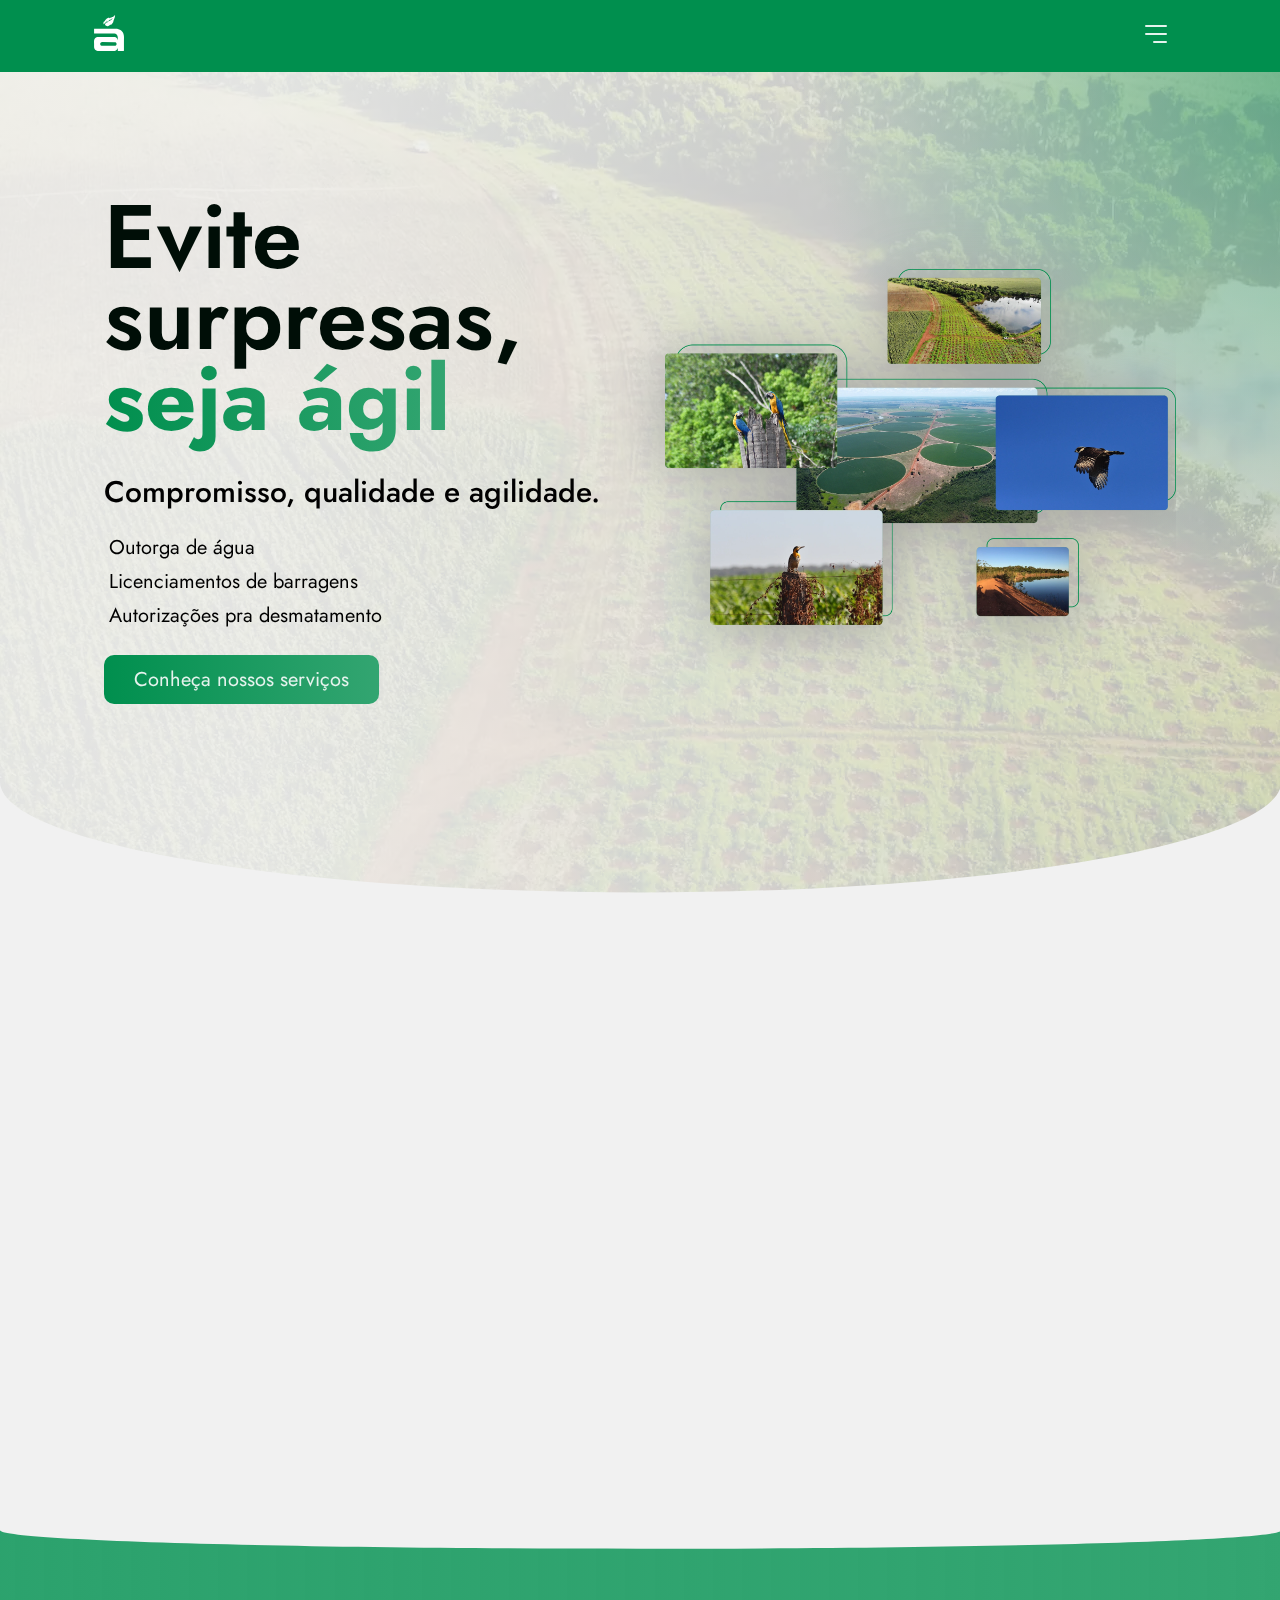
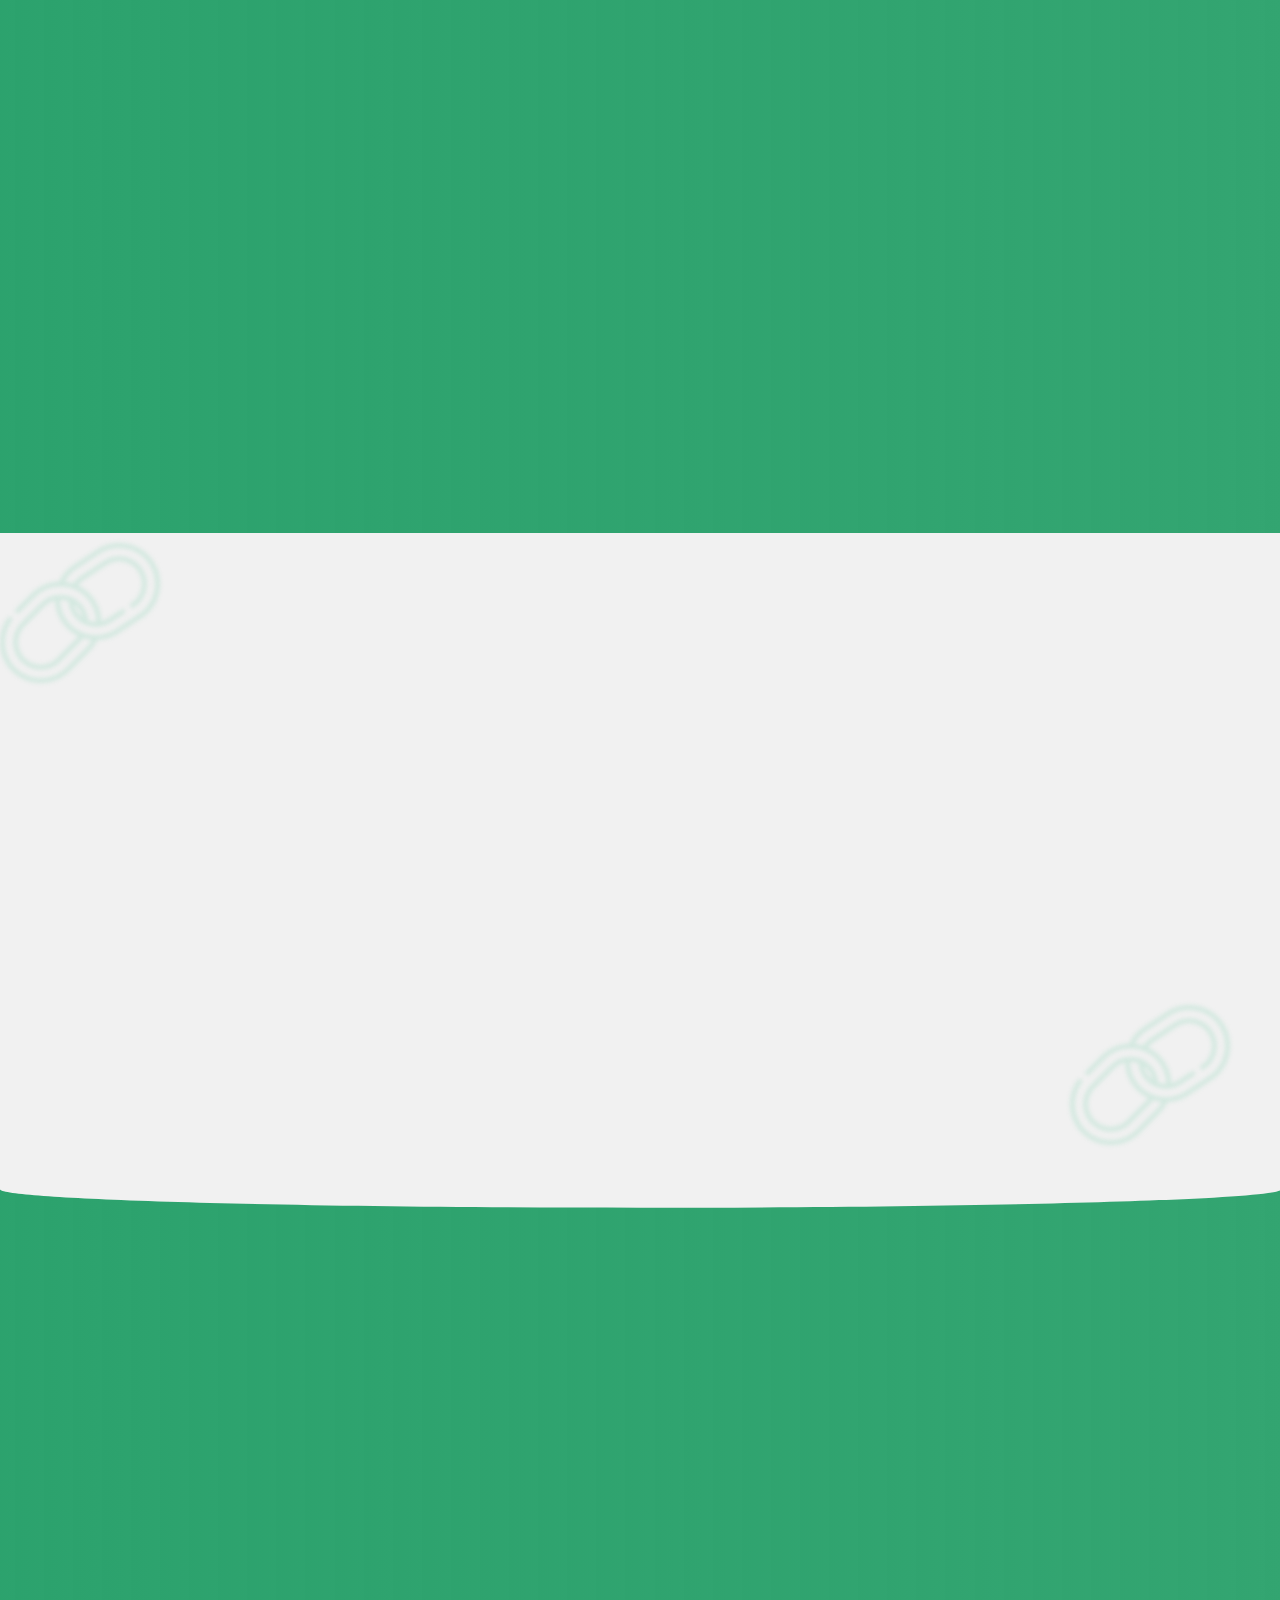
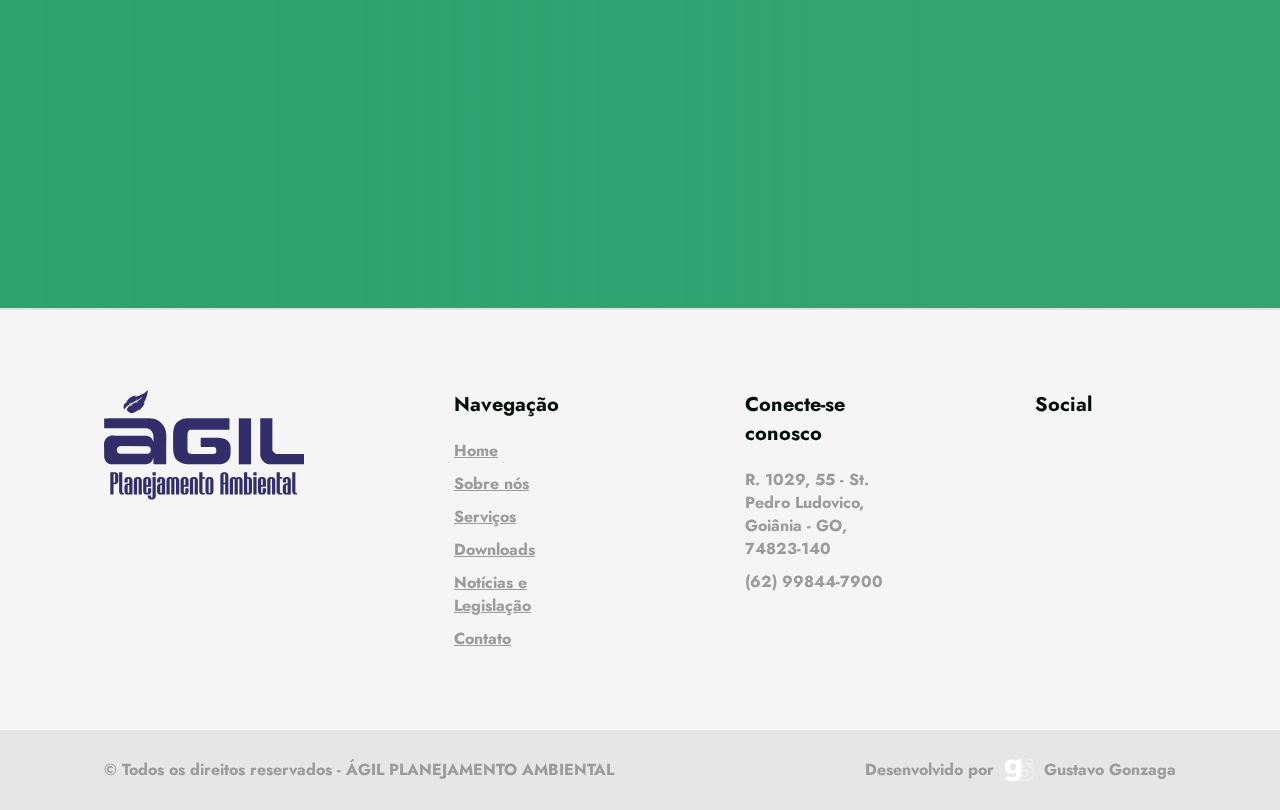
==== commit fe22e78a: "update" ====
--- a/index.html
+++ b/index.html
@@ -75,7 +75,7 @@
                     <div data-aos="fade-up" class="topics">
                         <div class="topic">
                             <ion-icon name="checkmark-outline"></ion-icon>
-                            <p>Licenciamentos de outorga</p>
+                            <p>Outorga de água</p>
                         </div>
 
                         <div class="topic">
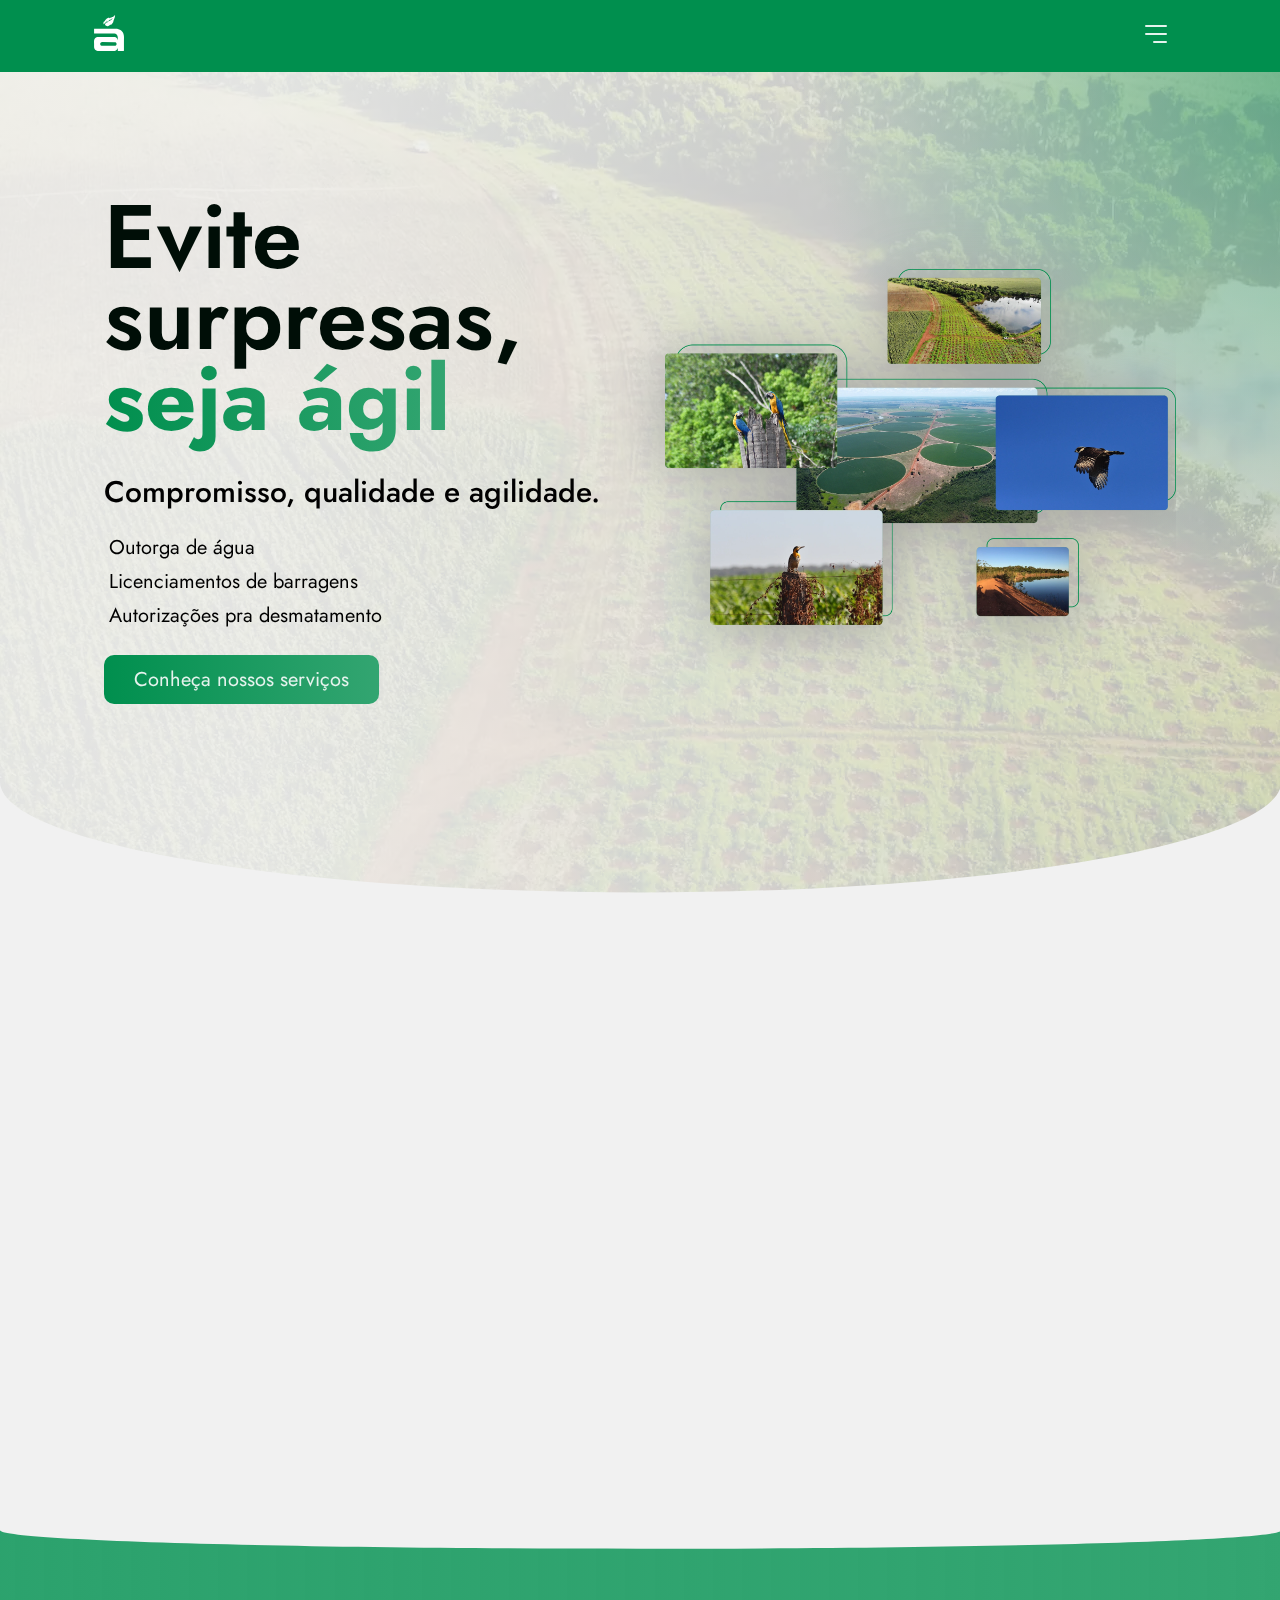
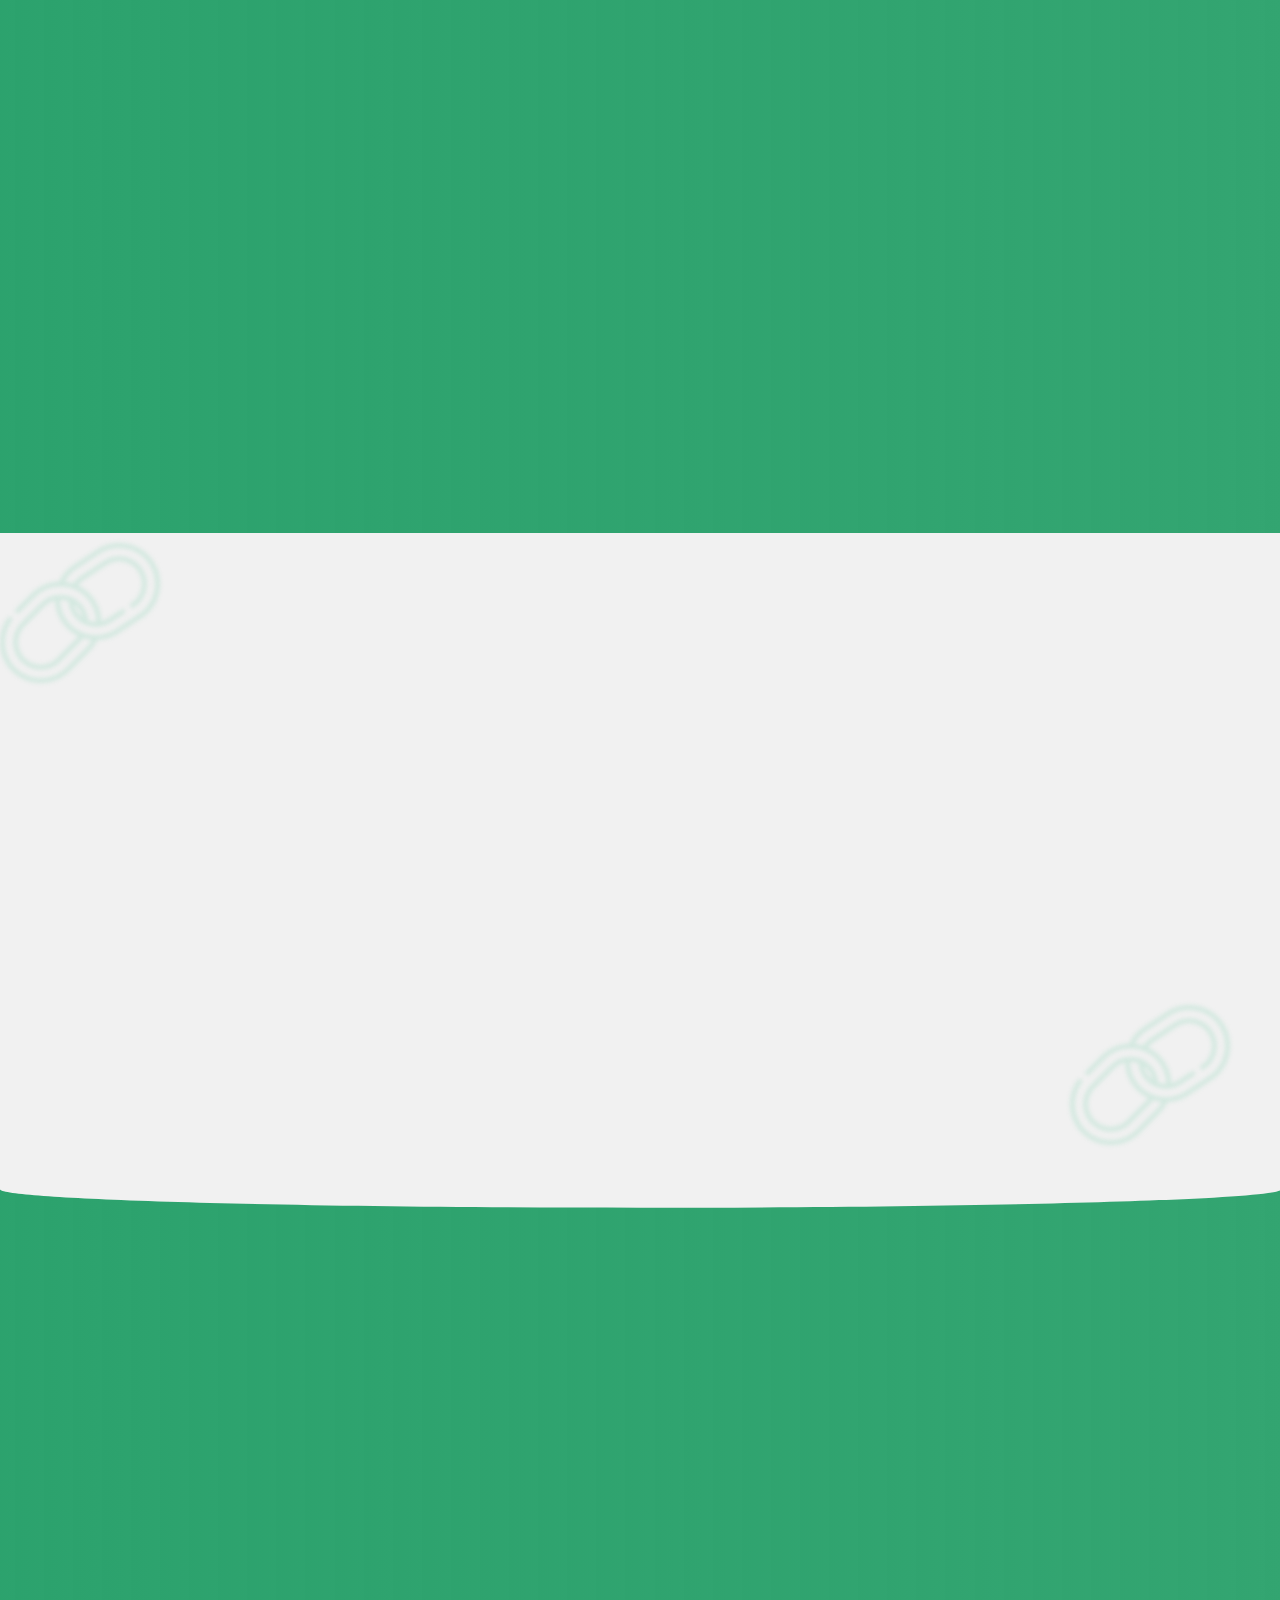
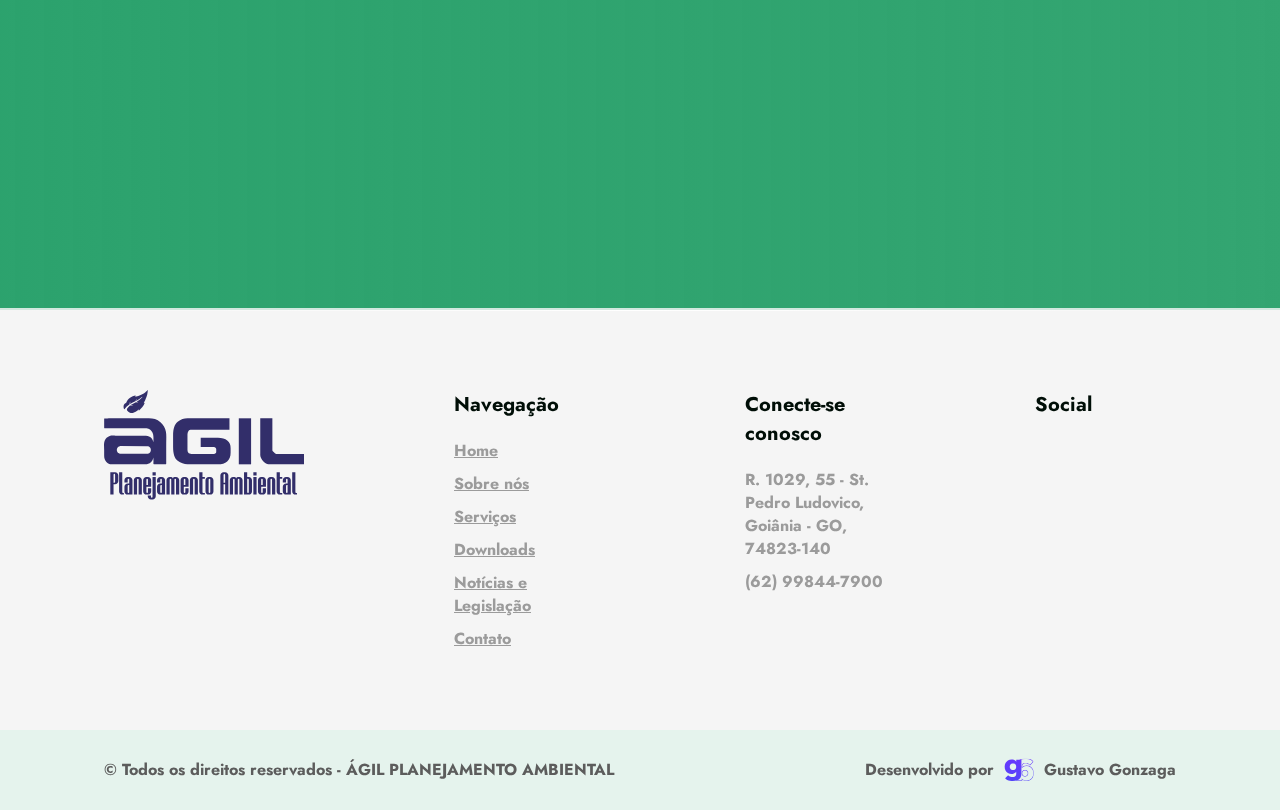
==== commit 8c3ecc1a: "update" ====
--- a/index.html
+++ b/index.html
@@ -245,7 +245,7 @@
                     </form>
     
                     <div data-aos="fade-up" data-aos-delay="200" class="image">
-                        <img src="./assets/Logo Ágil Large Branco.svg" alt="">
+                        <img data-aos="fade-right" data-aos-delay="400" src="./assets/Logo Ágil Large Branco.svg" alt="">
                     </div>
                 </div>
             </div>
@@ -282,8 +282,8 @@
                 <div class="redes-sociais">
                     <h3>Social</h3>
                     <div class="icons">
-                        <a target="_blank" href="https://wa.link/ge6c2z"><ion-icon name="logo-whatsapp"></ion-icon></a>
-                        <a target="_blank" href="https://www.instagram.com/agilplanejamentos/><ion-icon name="logo-instagram"></ion-icon></a>
+                        <a target="_blank" href="https://api.whatsapp.com/send?phone=5562998447900"><ion-icon name="logo-whatsapp"></ion-icon></a>
+                        <a target="_blank" href="https://www.instagram.com/agilplanejamentos/"><ion-icon name="logo-instagram"></ion-icon></a>
                     </div>
                 </div>
             </div>
@@ -298,7 +298,7 @@
                 <a target="_blank" href="https://instagram.com/gonzxgx">
                     <p class="author">
                         Desenvolvido por
-                        <img src="./assets/GustavoGonzaga Logo Small.svg" alt="">
+                        <img src="./assets/gg gustavogonzaga.svg" alt="">
                         Gustavo Gonzaga
                     </p>
                 </a>
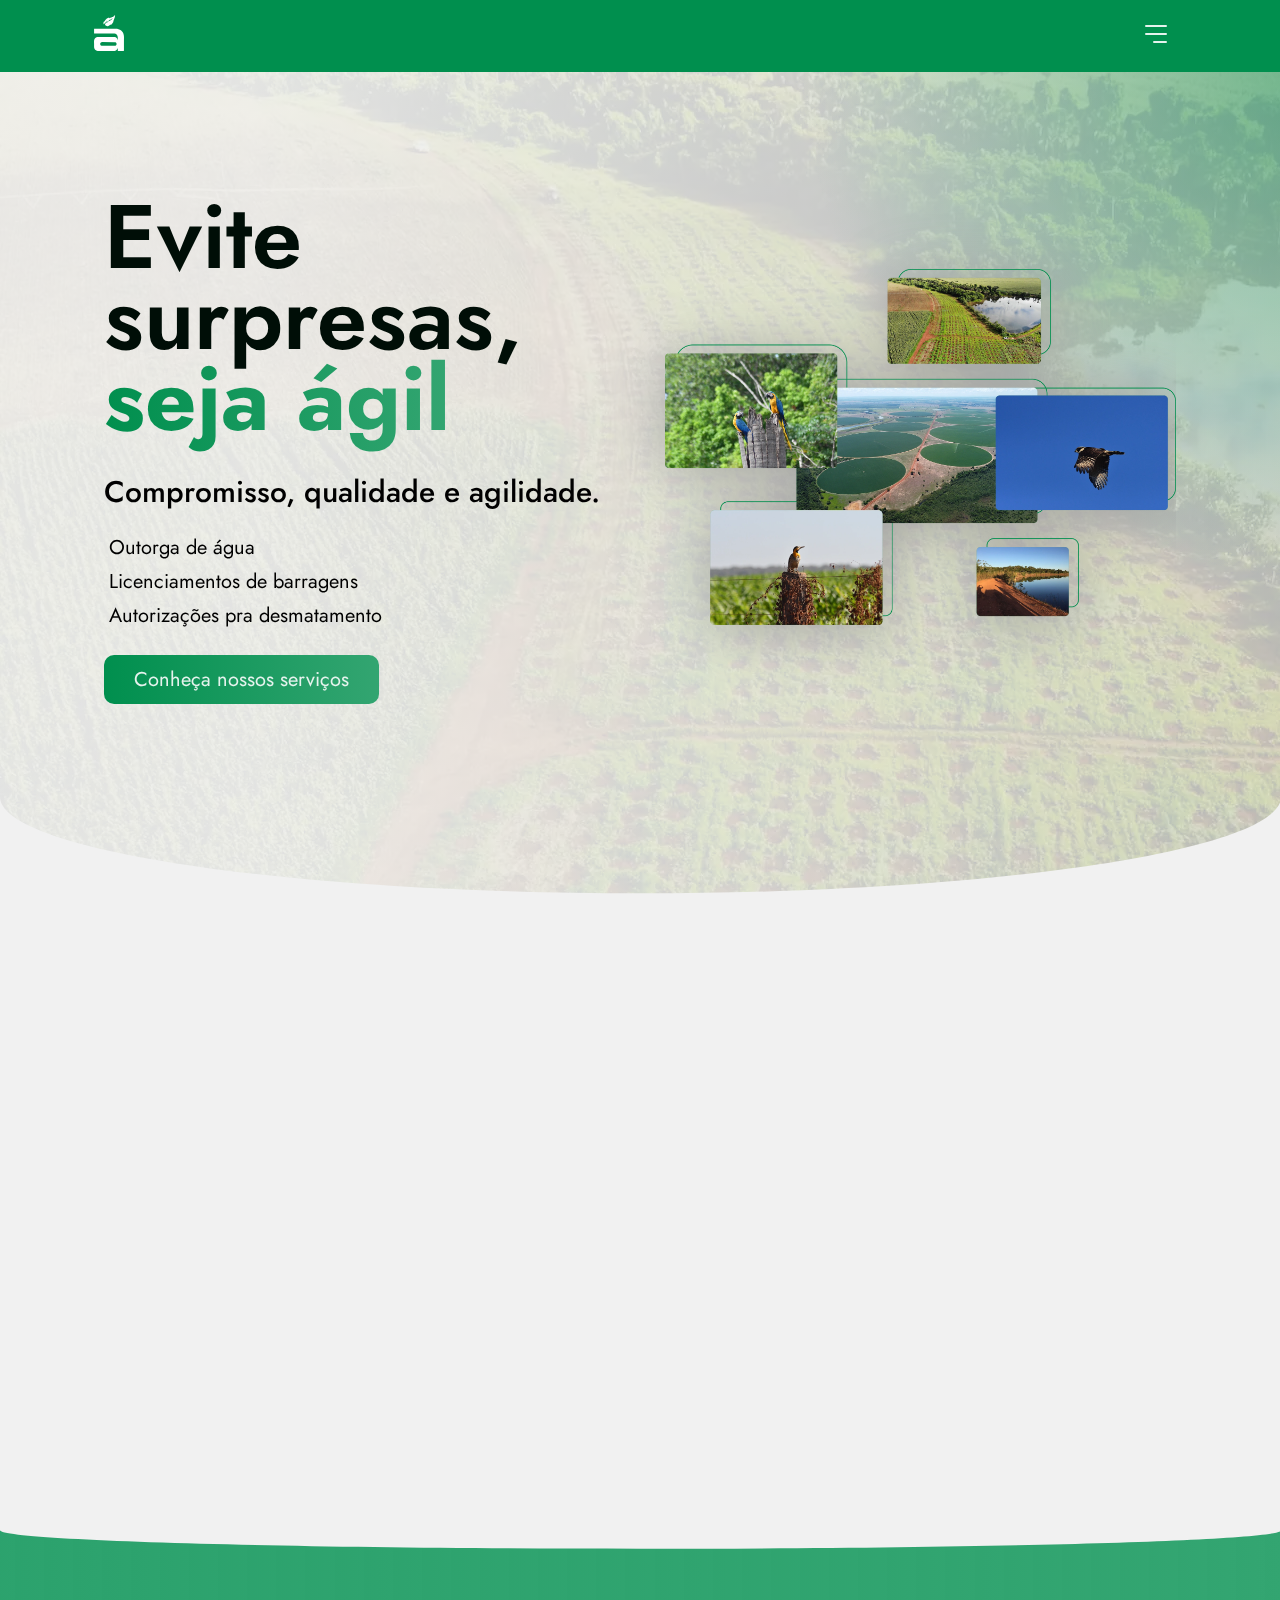
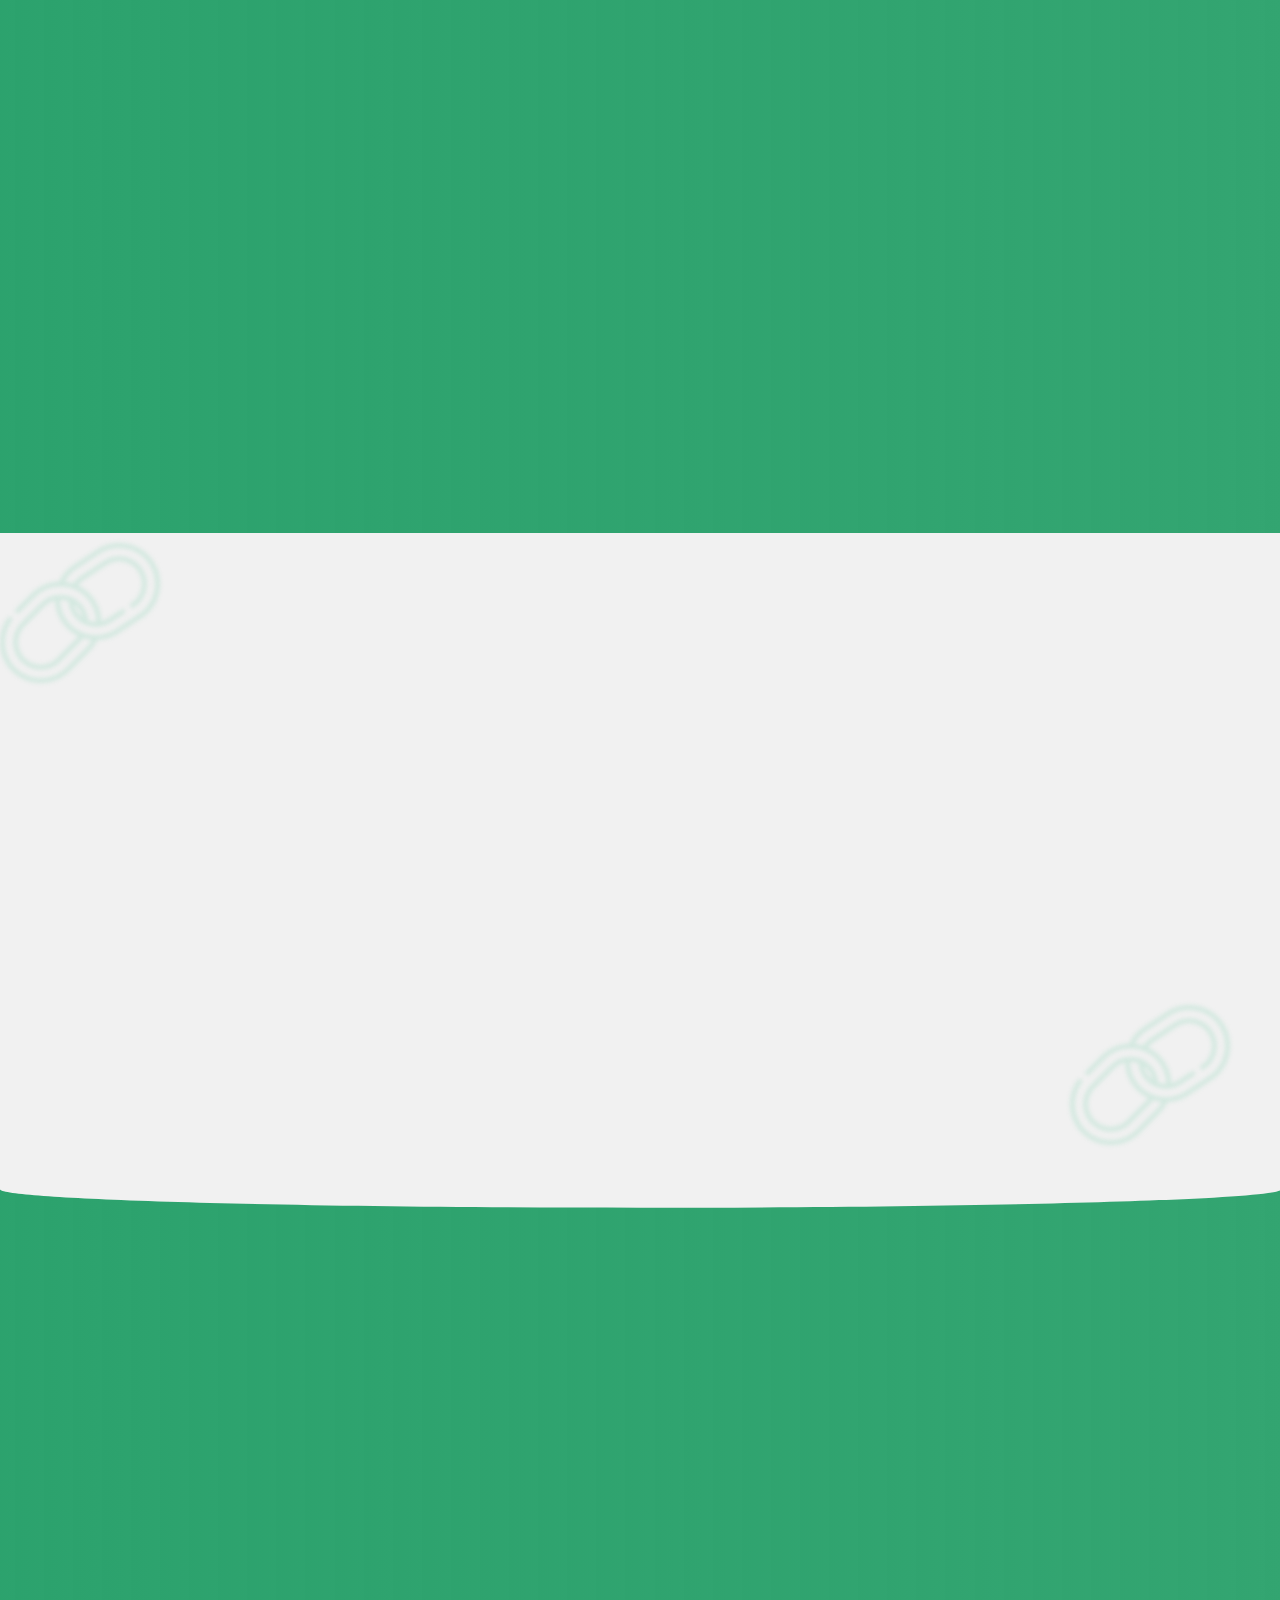
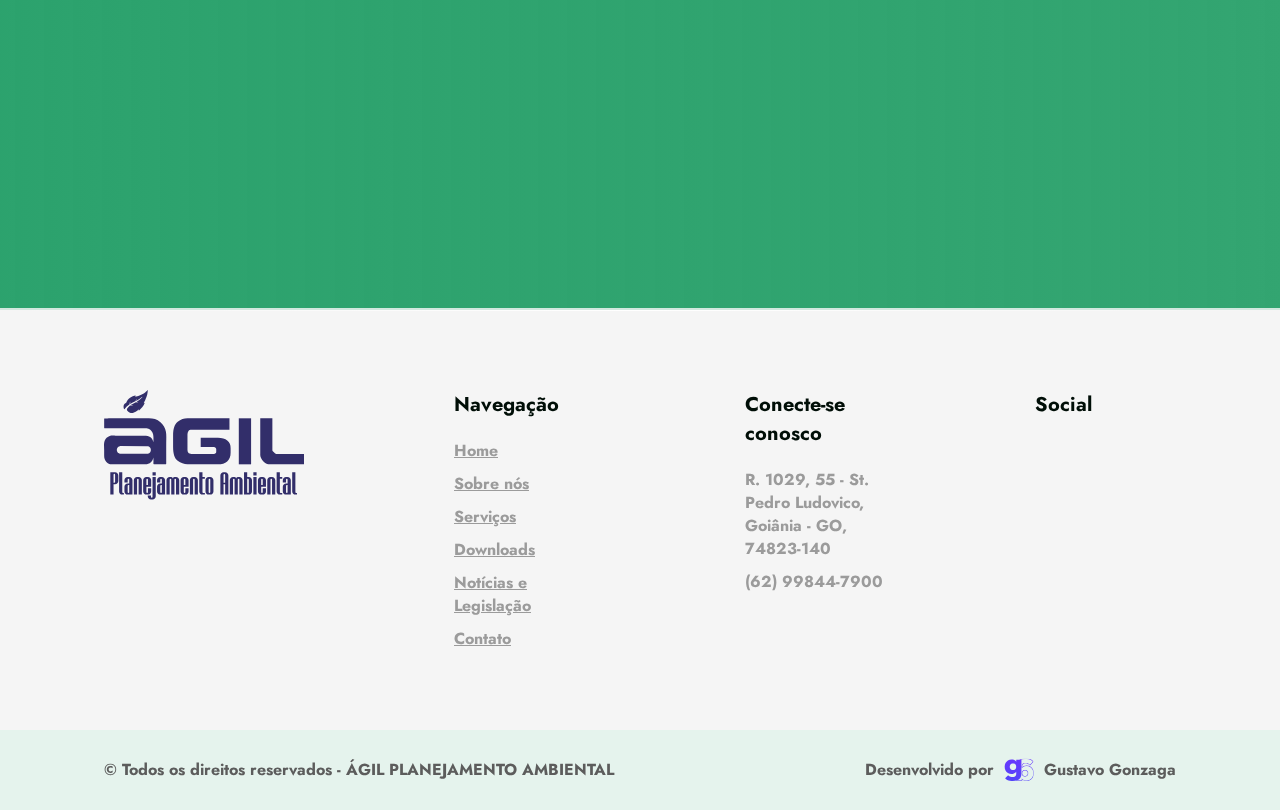
==== commit d2ad15ff: "update" ====
--- a/index.html
+++ b/index.html
@@ -137,7 +137,7 @@
 
                     <div data-aos="fade-up" data-aos-delay="400" class="card">
                         <ion-icon class="check" name="checkmark-done-outline"></ion-icon>
-                        <img src="./assets/outros_1.webp" alt="">
+                        <img src="./assets/outros.webp" alt="">
                         <div class="text">
                             <h3>Outros...</h3>
                             <p>Cadastramento ambiental rural-CAR, defesa de multas ambientais, Dimensionamento de volume, segurança para barragens e mais... </p>
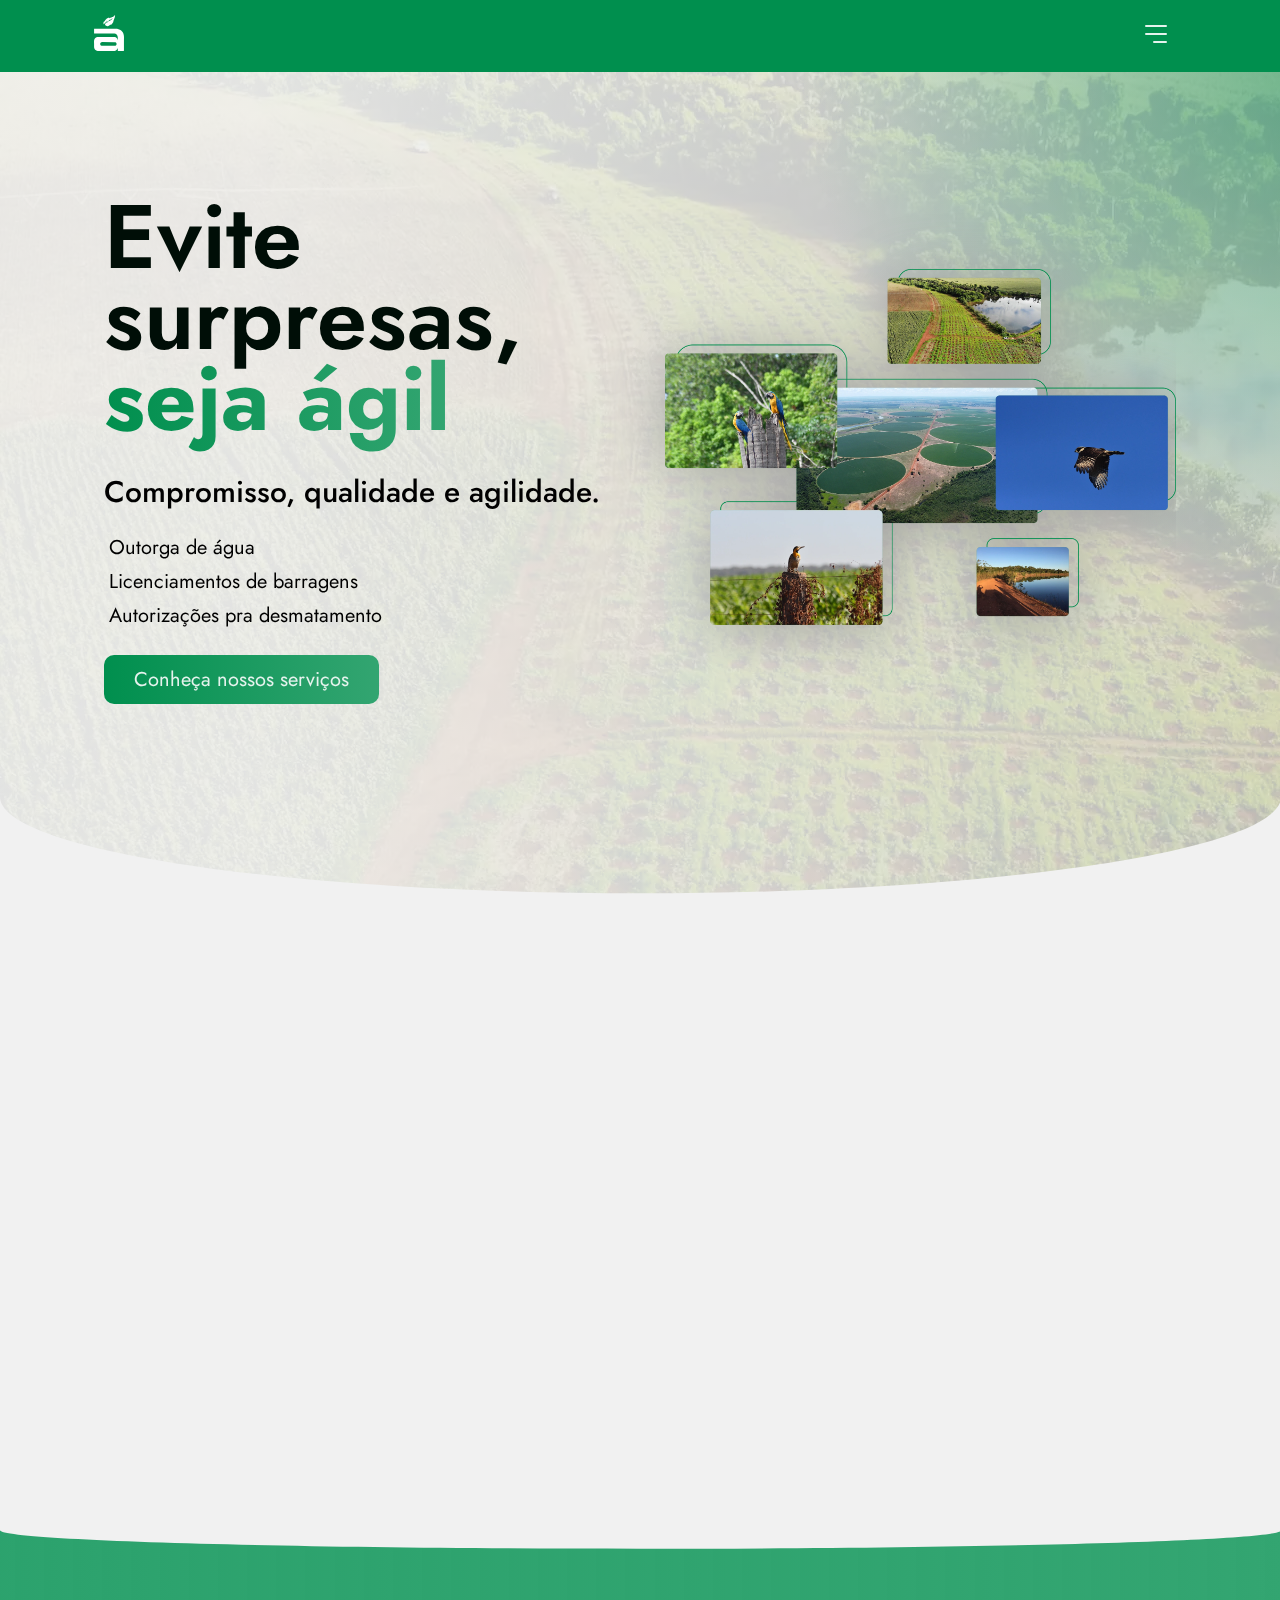
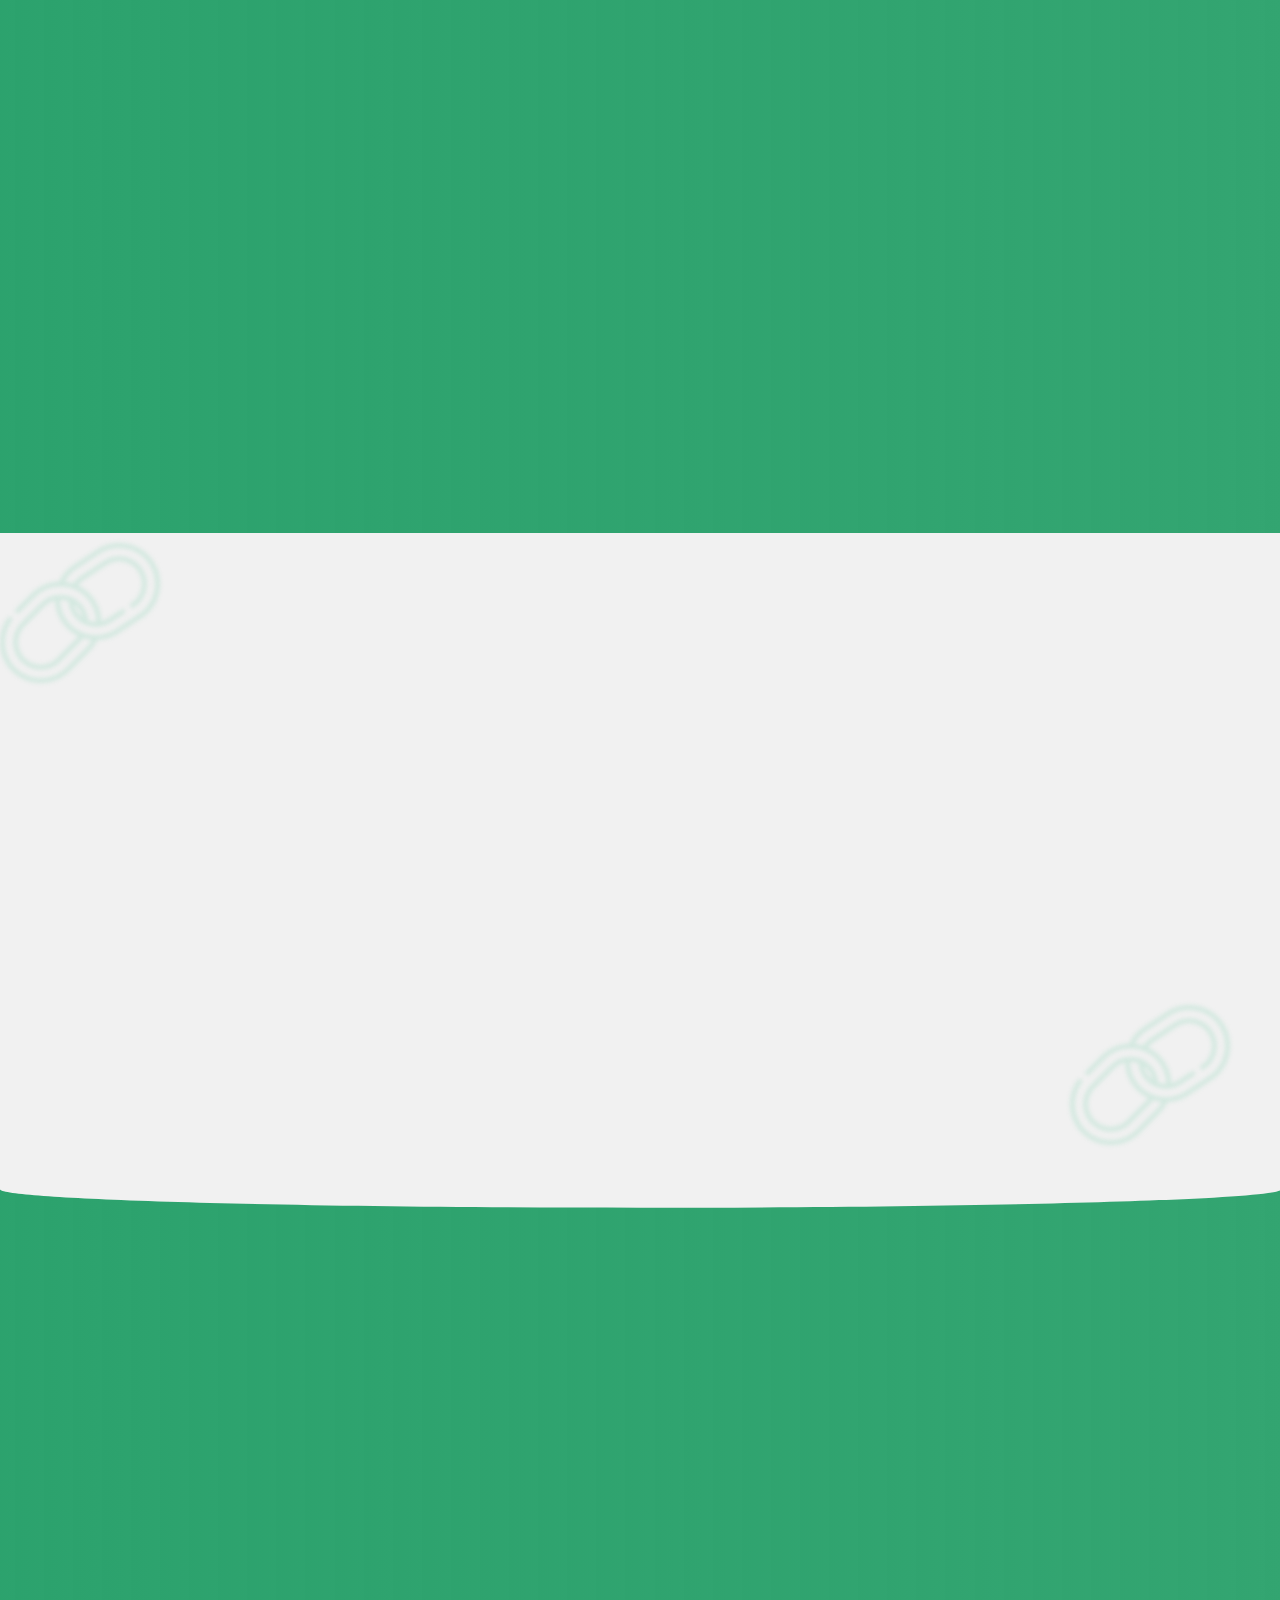
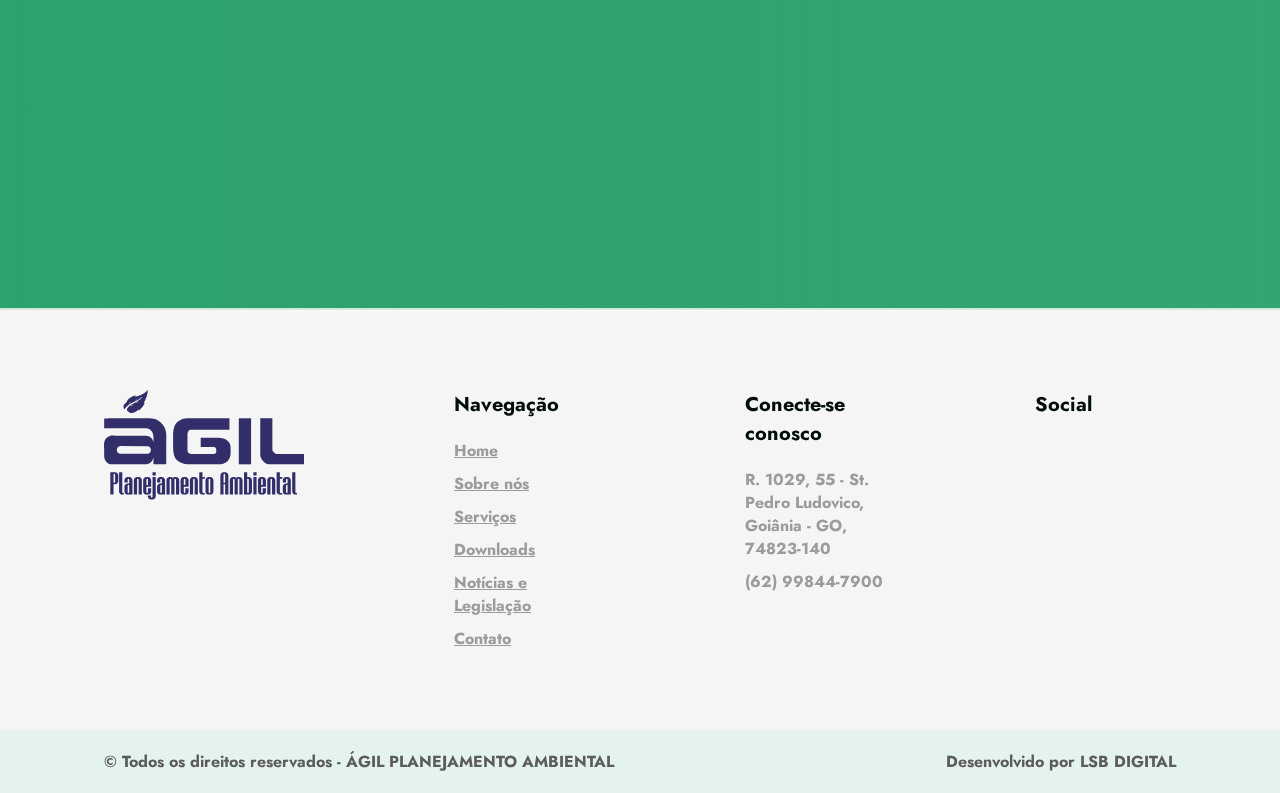
==== commit d405983f: "update" ====
--- a/index.html
+++ b/index.html
@@ -295,11 +295,9 @@
             <div class="content">
                 <p>© Todos os direitos reservados - ÁGIL PLANEJAMENTO AMBIENTAL</p>
 
-                <a target="_blank" href="https://instagram.com/gonzxgx">
+                <a target="_blank" href="https://www.instagram.com/lsbdigital/">
                     <p class="author">
-                        Desenvolvido por
-                        <img src="./assets/gg gustavogonzaga.svg" alt="">
-                        Gustavo Gonzaga
+                        Desenvolvido por LSB DIGITAL
                     </p>
                 </a>
             </div>
